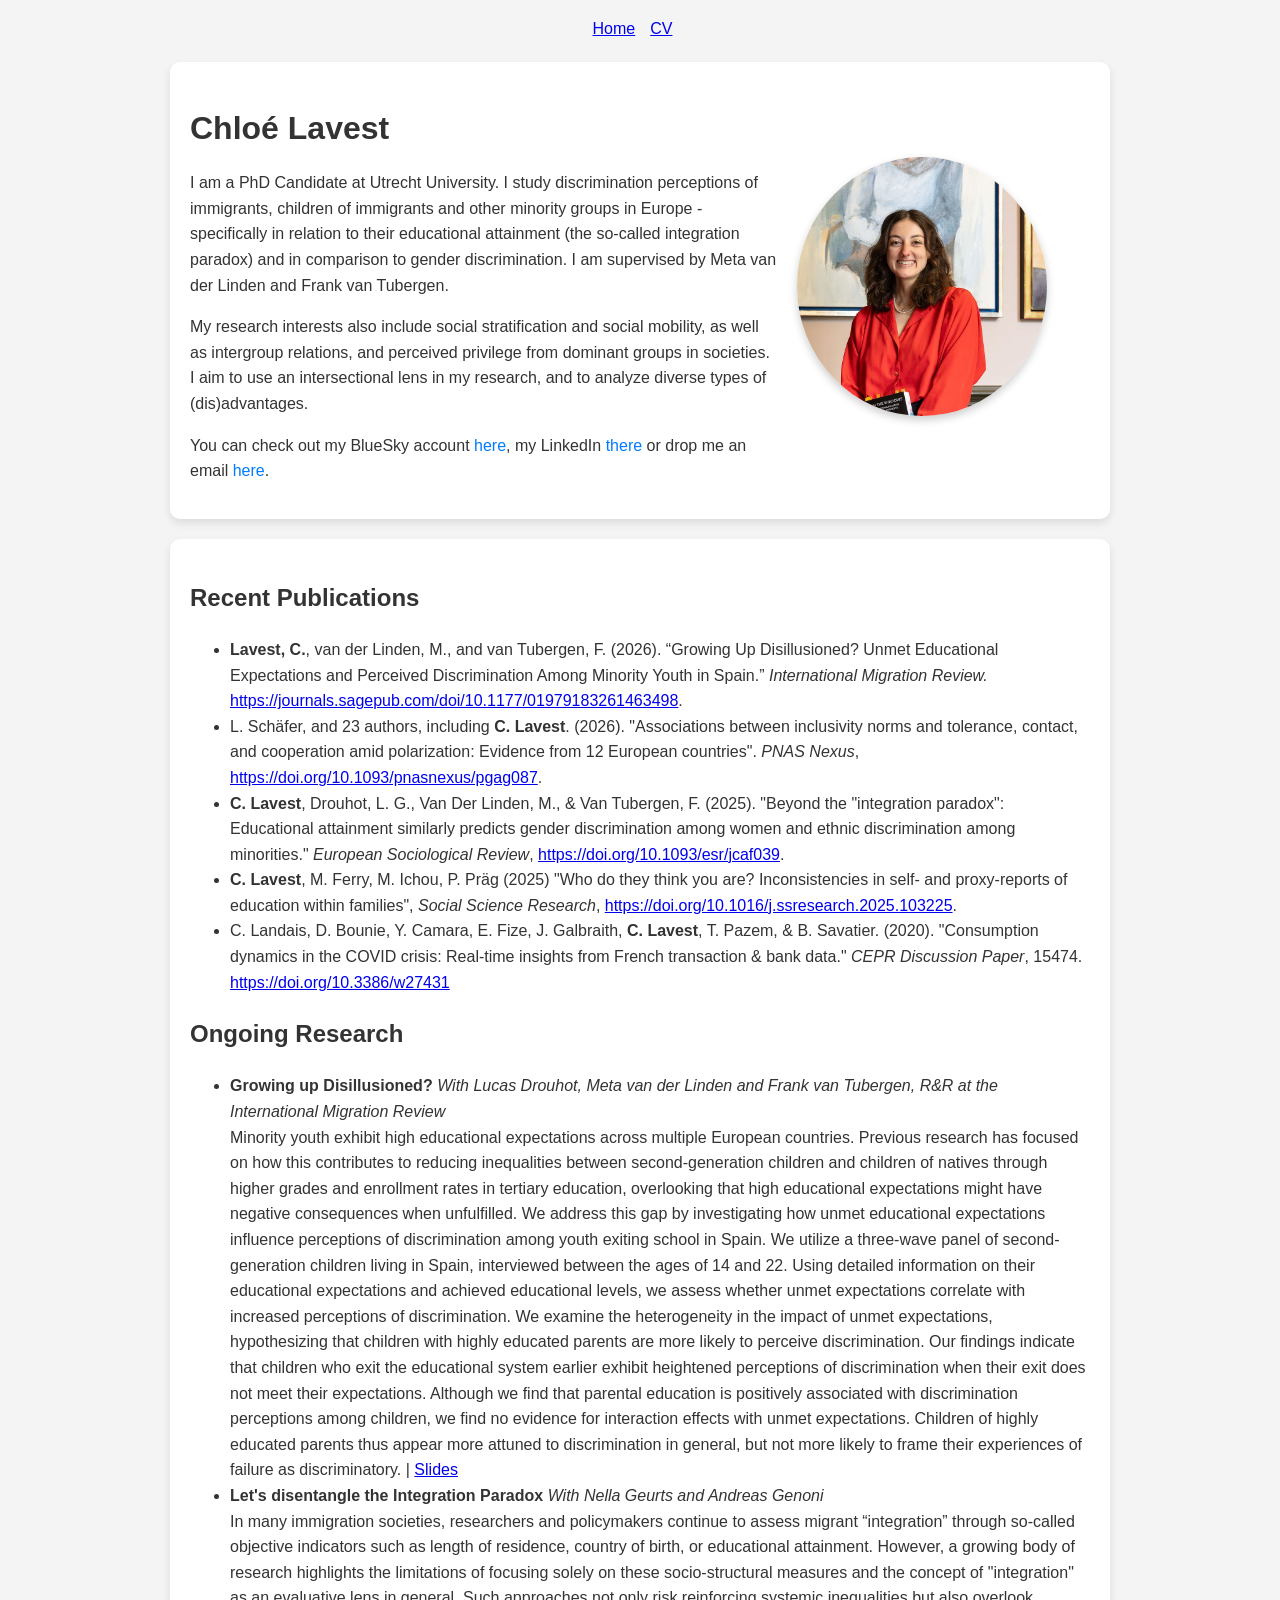
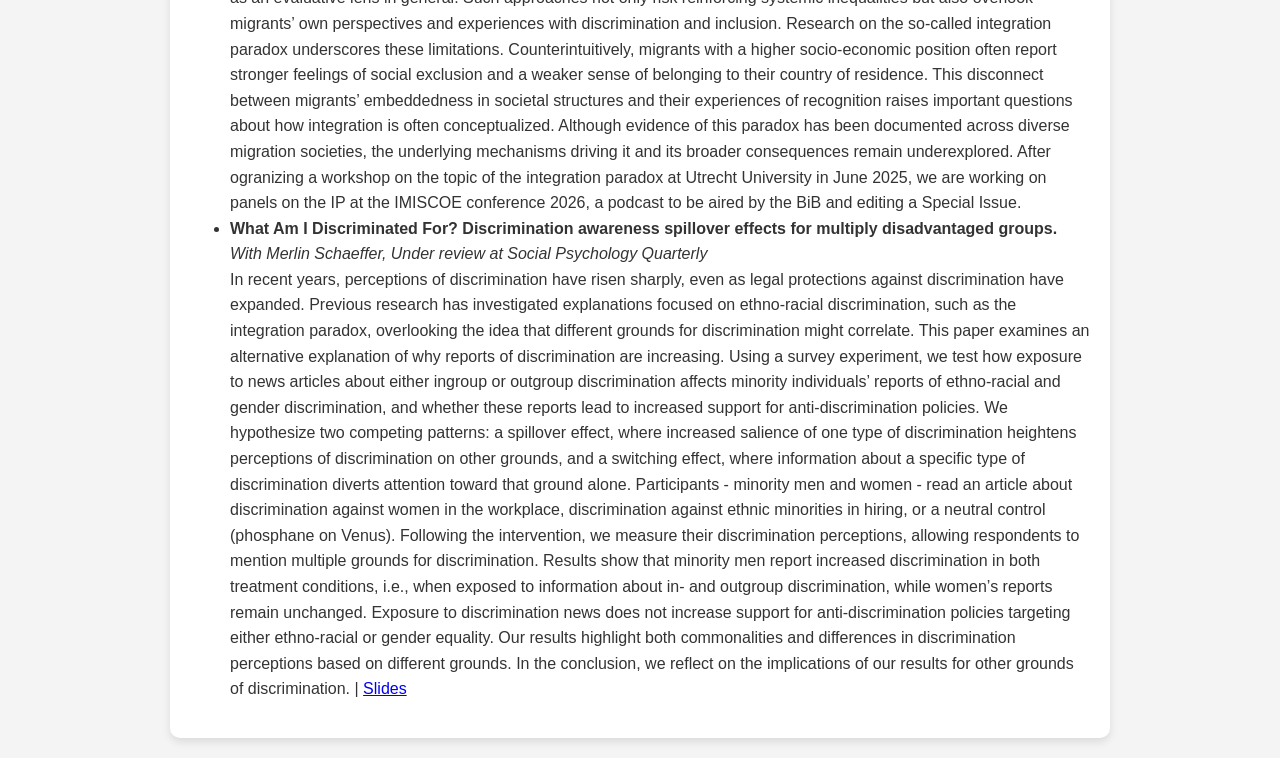
==== index.html @ 02130c10 "Update index and cv" ====
<!DOCTYPE html>
<html lang="en">
<head>
    <meta charset="UTF-8">
    <meta name="viewport" content="width=device-width, initial-scale=1.0">
    <title>Chloé Lavest - Bio</title>
    <style>
        body {
            font-family: Arial, sans-serif;
            line-height: 1.6;
            margin: 0;
            padding: 0;
            background-color: #f4f4f4;
            color: #333;
        }
        .container {
            max-width: 900px;
            margin: 20px auto;
            background: #fff;
            padding: 20px;
            border-radius: 10px;
            box-shadow: 0 4px 8px rgba(0, 0, 0, 0.1);
        }
        .bio-section {
            display: flex;
            align-items: center;
        }
        .bio-text {
            flex: 2;
            padding-right: 20px;
        }
        .bio-text h1 {
            font-size: 2em;
            margin-bottom: 10px;
        }
        .bio-text p {
            margin-bottom: 15px;
        }
        .bio-text a {
            color: #007bff;
            text-decoration: none;
        }
        .bio-text a:hover {
            text-decoration: underline;
        }
        .bio-image {
            flex: 1;
        }
        .bio-image img {
            width: 100%;
            max-width: 250px;
            height: auto;
            border-radius: 50%;
            box-shadow: 0 4px 8px rgba(0, 0, 0, 0.2);
        }
    </style>
</head>


<body>
<nav>
    <ul style="list-style: none; display: flex; justify-content: center; padding: 0; margin-bottom: 20px;">
        <li style="margin-right: 15px;"><a href="./">Home</a></li>
        <li style="margin-right: 15px;"><a href="cv.html">CV</a></li>
    </ul>
</nav>
    <div class="container">
        <div class="bio-section">
            <div class="bio-text">
                <h1>Chloé Lavest</h1>
                <p>
                    I am a PhD Candidate at Utrecht University. I study discrimination perceptions of immigrants, children of immigrants 
                    and other minority groups in Europe - specifically in relation to their educational attainment 
                    (the so-called integration paradox) and in comparison to gender discrimination. I am supervised by Meta van der Linden and Frank van Tubergen.
                </p>
                <p>
                    My research interests also include social stratification and social mobility, as well as intergroup 
                    relations, and perceived privilege from dominant groups in societies. I aim to use an intersectional lens in my 
                    research, and to analyze diverse types of (dis)advantages.  
                </p>
                <p>
                    You can check out my BlueSky account 
                    <a href="https://bsky.app/profile/chlolv.bsky.social" target="_blank">here</a>, my LinkedIn  
                    <a href="https://www.linkedin.com/in/chlo%C3%A9-lavest-779a32175/">there</a> or drop me an email 
                    <a href="mailto:c.lavest@uu.nl">here</a>.
                </p>
            </div>
            <div class="bio-image">
                <img src="CV_pic_Chloe_2024.jpg" alt="Chloé Lavest">
            </div>
        </div>
    </div>
    
        <div class="container">

            <h2>Recent Publications</h2>
            <ul>
                <li>
                    <strong>Lavest, C.</strong>, van der Linden, M., and van Tubergen, F. (2026). 
                    “Growing Up Disillusioned? Unmet Educational Expectations and Perceived Discrimination Among Minority Youth in Spain.” 
                    <em>International Migration Review.</em>  <a href="https://journals.sagepub.com/doi/10.1177/01979183261463498">https://journals.sagepub.com/doi/10.1177/01979183261463498</a>.

                </li>

                <li>
                    L. Schäfer, and 23 authors, including <strong>C. Lavest</strong>. (2026).
                    "Associations between inclusivity norms and tolerance, contact, and cooperation amid polarization: Evidence from 12 European countries". 
                    <em>PNAS Nexus</em>, <a href="https://doi.org/10.1093/pnasnexus/pgag087">https://doi.org/10.1093/pnasnexus/pgag087</a>.
                </li>
                
                <li>
                    <strong>C. Lavest</strong>, Drouhot, L. G., Van Der Linden, M., & Van Tubergen, F. (2025). 
                    "Beyond the "integration paradox": Educational attainment similarly predicts gender discrimination among women and ethnic 
                    discrimination among minorities." <em>European Sociological Review</em>, <a href="https://doi.org/10.1093/esr/jcaf039">https://doi.org/10.1093/esr/jcaf039</a>.
                </li>
                
                <li>
                    <strong>C. Lavest</strong>, M. Ferry, M. Ichou, P. Präg (2025) "Who do they think you are? Inconsistencies in self- and proxy-reports of education within families", 
                    <em>Social Science Research</em>, <a href="https://doi.org/10.1016/j.ssresearch.2025.103225">https://doi.org/10.1016/j.ssresearch.2025.103225</a>.
                </li>
                
                <li>
                    C. Landais, D. Bounie, Y. Camara, E. Fize, J. Galbraith, <strong>C. Lavest</strong>, T. Pazem, & B. Savatier. (2020). 
                    "Consumption dynamics in the COVID crisis: Real-time insights from French transaction & bank data." 
                    <em>CEPR Discussion Paper</em>, 15474. 
                    <a href="https://doi.org/10.3386/w27431">https://doi.org/10.3386/w27431</a>
                </li>
        
            </ul>

            
            <h2>Ongoing Research</h2>
            <ul>
                <li>
                    <strong>Growing up Disillusioned?</strong> <em> With Lucas Drouhot, Meta van der Linden and Frank van Tubergen, R&R at the International Migration Review </em> <br>
                    
                    Minority youth exhibit high educational expectations across multiple European countries. 
                    Previous research has focused on how this contributes to reducing inequalities between second-generation children and children of 
                    natives through higher grades and enrollment rates in tertiary education, overlooking that high educational expectations might have
                    negative consequences when unfulfilled. We address this gap by investigating how unmet educational expectations influence perceptions
                    of discrimination among youth exiting school in Spain. We utilize a three-wave panel of second-generation children living in Spain, 
                    interviewed between the ages of 14 and 22. Using detailed information on their educational expectations and achieved educational levels,
                    we assess whether unmet expectations correlate with increased perceptions of discrimination. We examine the heterogeneity in the impact 
                    of unmet expectations, hypothesizing that children with highly educated parents are more likely to perceive discrimination. Our findings 
                    indicate that children who exit the educational system earlier exhibit heightened perceptions of discrimination when their exit does not 
                    meet their expectations. Although we find that parental education is positively associated with discrimination perceptions among children,
                    we find no evidence for interaction effects with unmet expectations. Children of highly educated parents thus appear more attuned to
                    discrimination in general, but not more likely to frame their experiences of failure as discriminatory.
                    | <a href="LIVES_2024_Lavest_Presentation.pdf" >Slides</a>
                </li>

                <li>
                    <strong>Let's disentangle the Integration Paradox</strong> <em> With Nella Geurts and Andreas Genoni </em> <br>
                    In many immigration societies, researchers and policymakers continue to assess migrant “integration” through so-called objective indicators
                    such as length of residence, country of birth, or educational attainment. However, a growing body of research highlights the limitations of 
                    focusing solely on these socio-structural measures and the concept of "integration" as an evaluative lens in general. Such approaches not only 
                    risk reinforcing systemic inequalities but also overlook migrants’ own perspectives and experiences with discrimination and inclusion. Research 
                    on the so-called integration paradox underscores these limitations. Counterintuitively, migrants with a higher socio-economic position often report
                    stronger feelings of social exclusion and a weaker sense of belonging to their country of residence. This disconnect between migrants’ embeddedness
                    in societal structures and their experiences of recognition raises important questions about how integration is often conceptualized. Although 
                    evidence of this paradox has been documented across diverse migration societies, the underlying mechanisms driving it and its broader consequences
                    remain underexplored. After ogranizing a workshop on the topic of the integration paradox at Utrecht University in June 2025, we are working
                    on panels on the IP at the IMISCOE conference 2026, a podcast to be aired by the BiB and editing a Special Issue. 
                    
                </li>
                
                <li>
                    <strong>What Am I Discriminated For? Discrimination awareness spillover effects for multiply disadvantaged groups.</strong> <em> With Merlin Schaeffer, Under review at Social Psychology Quarterly </em> <br>
                    In recent years, perceptions of discrimination have risen sharply, even as legal protections against discrimination have expanded. Previous research has investigated
                    explanations focused on ethno-racial discrimination, such as the integration paradox, overlooking the idea that different grounds for discrimination might correlate. 
                    This paper examines an alternative explanation of why reports of discrimination are increasing. Using a survey experiment, we test how exposure to news articles 
                    about either ingroup or outgroup discrimination affects minority individuals’ reports of ethno-racial and gender discrimination, and whether these reports lead to
                    increased support for anti-discrimination policies. We hypothesize two competing patterns: a spillover effect, where increased salience of one type of discrimination
                    heightens perceptions of discrimination on other grounds, and a switching effect, where information about a specific type of discrimination diverts attention toward 
                    that ground alone. Participants - minority men and women - read an article about discrimination against women in the workplace, discrimination against ethnic minorities 
                    in hiring, or a neutral control (phosphane on Venus). Following the intervention, we measure their discrimination perceptions, allowing respondents to mention multiple
                    grounds for discrimination. Results show that minority men report increased discrimination in both treatment conditions, i.e., when exposed to information about in- and 
                    outgroup discrimination, while women’s reports remain unchanged. Exposure to discrimination news does not increase support for anti-discrimination policies targeting either
                    ethno-racial or gender equality. Our results highlight both commonalities and differences in discrimination perceptions based on different grounds. In the conclusion,
                    we reflect on the implications of our results for other grounds of discrimination. 
                    | <a href="Sept_2025_Lavest_Schaeffer_What_Am_I_Discriminated_For.pdf" >Slides</a>
                </li>
            </ul>
        </div>
</body>
</html>
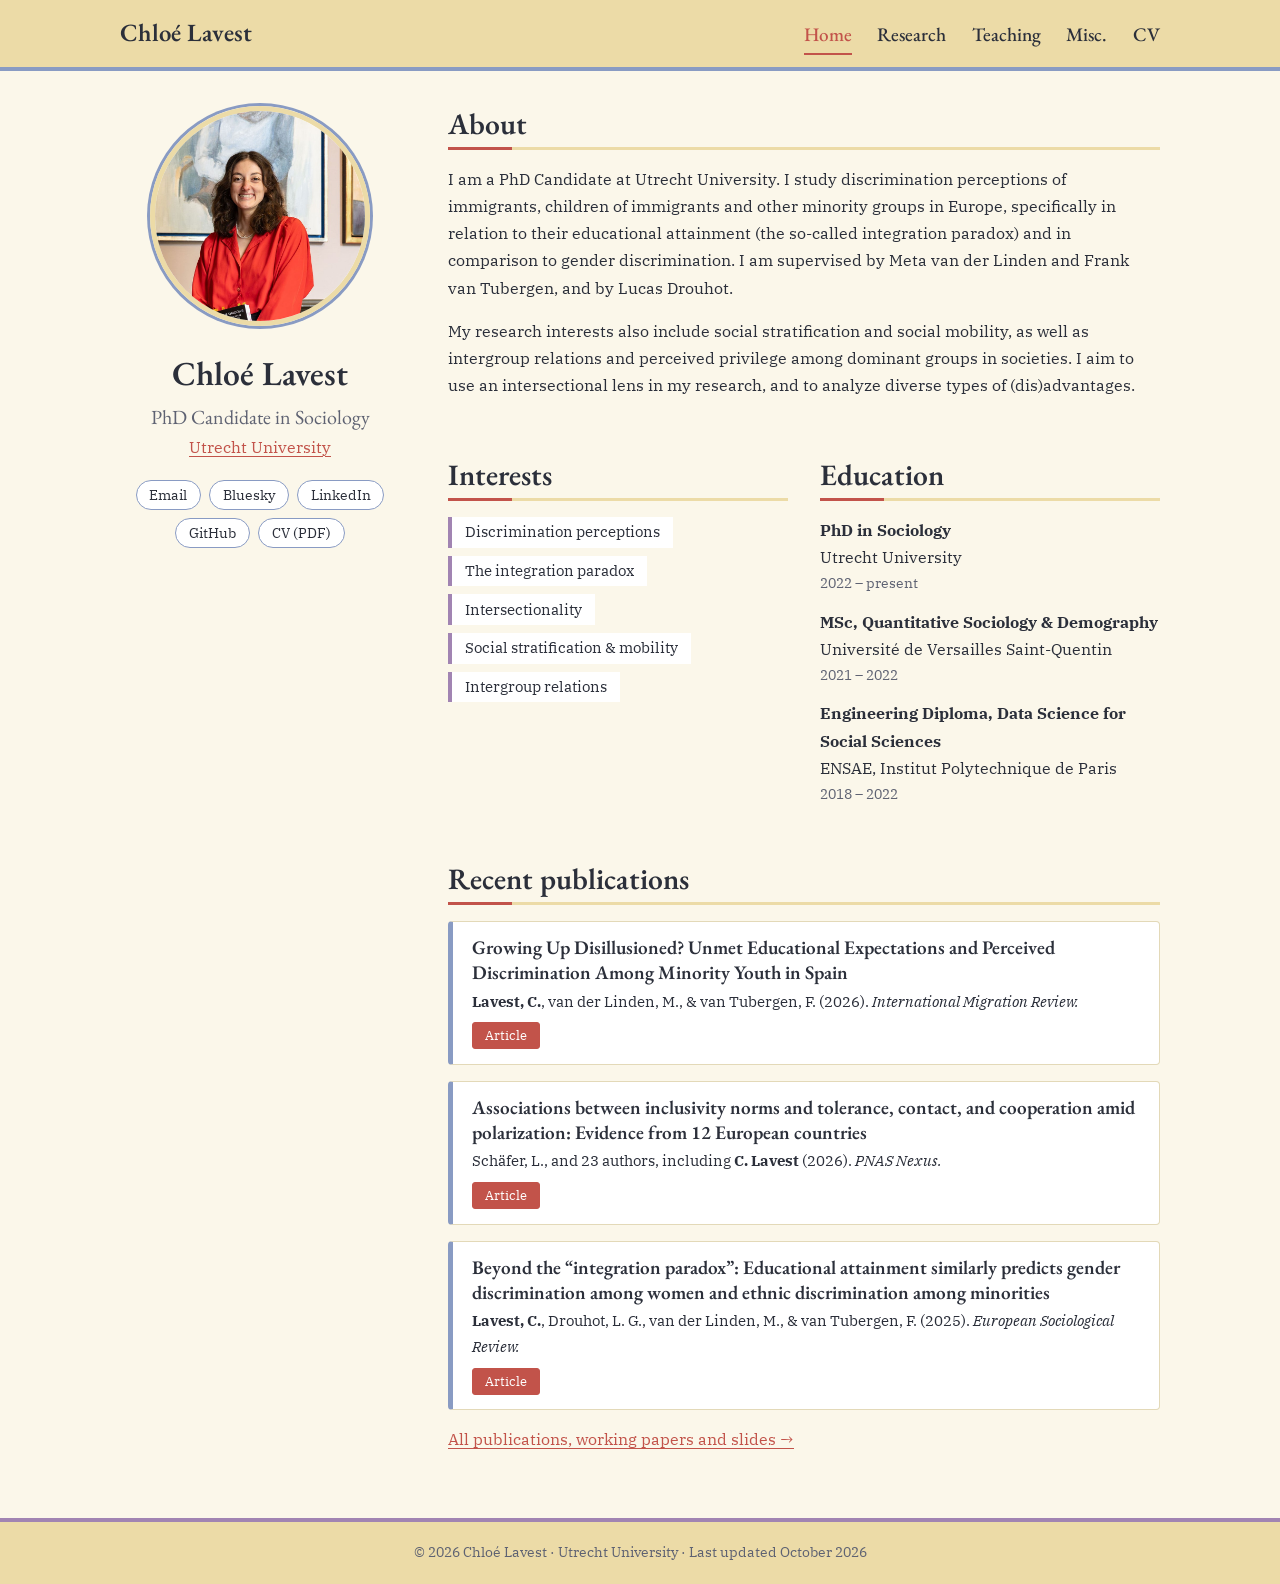
==== commit 0b792222: "Style revamping" ====
--- a/index.html
+++ b/index.html
@@ -1,186 +1,101 @@
 <!DOCTYPE html>
 <html lang="en">
 <head>
-    <meta charset="UTF-8">
-    <meta name="viewport" content="width=device-width, initial-scale=1.0">
-    <title>Chloé Lavest - Bio</title>
-    <style>
-        body {
-            font-family: Arial, sans-serif;
-            line-height: 1.6;
-            margin: 0;
-            padding: 0;
-            background-color: #f4f4f4;
-            color: #333;
-        }
-        .container {
-            max-width: 900px;
-            margin: 20px auto;
-            background: #fff;
-            padding: 20px;
-            border-radius: 10px;
-            box-shadow: 0 4px 8px rgba(0, 0, 0, 0.1);
-        }
-        .bio-section {
-            display: flex;
-            align-items: center;
-        }
-        .bio-text {
-            flex: 2;
-            padding-right: 20px;
-        }
-        .bio-text h1 {
-            font-size: 2em;
-            margin-bottom: 10px;
-        }
-        .bio-text p {
-            margin-bottom: 15px;
-        }
-        .bio-text a {
-            color: #007bff;
-            text-decoration: none;
-        }
-        .bio-text a:hover {
-            text-decoration: underline;
-        }
-        .bio-image {
-            flex: 1;
-        }
-        .bio-image img {
-            width: 100%;
-            max-width: 250px;
-            height: auto;
-            border-radius: 50%;
-            box-shadow: 0 4px 8px rgba(0, 0, 0, 0.2);
-        }
-    </style>
+  <meta charset="UTF-8">
+  <meta name="viewport" content="width=device-width, initial-scale=1.0">
+  <title>Chloé Lavest – PhD Candidate in Sociology, Utrecht University</title>
+  <meta name="description" content="Chloé Lavest is a PhD candidate in sociology at Utrecht University studying discrimination perceptions among minority groups in Europe.">
+  <meta name="theme-color" content="#ECDBA7">
+  <link rel="preconnect" href="https://fonts.googleapis.com">
+  <link rel="preconnect" href="https://fonts.gstatic.com" crossorigin>
+  <link href="https://fonts.googleapis.com/css2?family=EB+Garamond:ital,wght@0,400;0,500;0,600;1,400&family=IBM+Plex+Serif:ital,wght@0,400;0,600;1,400&display=swap" rel="stylesheet">
+  <link rel="stylesheet" href="style.css">
 </head>
+<body>
+  <header class="site-header">
+    <div class="inner">
+      <a class="brand" href="./">Chloé Lavest</a>
+      <nav class="site-nav" aria-label="Main">
+      <a href="./" aria-current="page">Home</a>
+      <a href="research.html">Research</a>
+      <a href="teaching.html">Teaching</a>
+      <a href="misc.html">Misc.</a>
+      <a href="cv.html">CV</a>
+      </nav>
+    </div>
+  </header>
 
+  <main>
+    <div class="home">
 
-<body>
-<nav>
-    <ul style="list-style: none; display: flex; justify-content: center; padding: 0; margin-bottom: 20px;">
-        <li style="margin-right: 15px;"><a href="./">Home</a></li>
-        <li style="margin-right: 15px;"><a href="cv.html">CV</a></li>
-    </ul>
-</nav>
-    <div class="container">
-        <div class="bio-section">
-            <div class="bio-text">
-                <h1>Chloé Lavest</h1>
-                <p>
-                    I am a PhD Candidate at Utrecht University. I study discrimination perceptions of immigrants, children of immigrants 
-                    and other minority groups in Europe - specifically in relation to their educational attainment 
-                    (the so-called integration paradox) and in comparison to gender discrimination. I am supervised by Meta van der Linden and Frank van Tubergen.
-                </p>
-                <p>
-                    My research interests also include social stratification and social mobility, as well as intergroup 
-                    relations, and perceived privilege from dominant groups in societies. I aim to use an intersectional lens in my 
-                    research, and to analyze diverse types of (dis)advantages.  
-                </p>
-                <p>
-                    You can check out my BlueSky account 
-                    <a href="https://bsky.app/profile/chlolv.bsky.social" target="_blank">here</a>, my LinkedIn  
-                    <a href="https://www.linkedin.com/in/chlo%C3%A9-lavest-779a32175/">there</a> or drop me an email 
-                    <a href="mailto:c.lavest@uu.nl">here</a>.
-                </p>
-            </div>
-            <div class="bio-image">
-                <img src="CV_pic_Chloe_2024.jpg" alt="Chloé Lavest">
-            </div>
+      <aside class="profile">
+        <img src="CV_pic_Chloe_2024.jpg" alt="Portrait of Chloé Lavest">
+        <h1>Chloé Lavest</h1>
+        <p class="role">PhD Candidate in Sociology</p>
+        <p class="affil"><a href="https://www.uu.nl/">Utrecht University</a></p>
+        <ul class="links">
+          <li><a href="mailto:c.lavest@uu.nl">Email</a></li>
+          <li><a href="https://bsky.app/profile/chlolv.bsky.social" target="_blank" rel="noopener">Bluesky</a></li>
+          <li><a href="https://www.linkedin.com/in/chlo%C3%A9-lavest-779a32175/" target="_blank" rel="noopener">LinkedIn</a></li>
+          <li><a href="https://github.com/chlolv" target="_blank" rel="noopener">GitHub</a></li>
+          <li><a href="Academic_Resume_Lavest.pdf">CV (PDF)</a></li>
+        </ul>
+      </aside>
+
+      <div class="content">
+        <h2 style="margin-top:0">About</h2>
+        <p>I am a PhD Candidate at Utrecht University. I study discrimination perceptions of immigrants, children of immigrants and other minority groups in Europe, specifically in relation to their educational attainment (the so-called integration paradox) and in comparison to gender discrimination. I am supervised by Meta van der Linden and Frank van Tubergen, and by Lucas Drouhot.</p>
+        <p>My research interests also include social stratification and social mobility, as well as intergroup relations and perceived privilege among dominant groups in societies. I aim to use an intersectional lens in my research, and to analyze diverse types of (dis)advantages.</p>
+
+        <div class="two-col">
+          <div>
+            <h2>Interests</h2>
+            <ul class="tag-list">
+              <li>Discrimination perceptions</li>
+              <li>The integration paradox</li>
+              <li>Intersectionality</li>
+              <li>Social stratification &amp; mobility</li>
+              <li>Intergroup relations</li>
+            </ul>
+          </div>
+          <div>
+            <h2>Education</h2>
+            <ul class="plain">
+              <li><strong>PhD in Sociology</strong><br>Utrecht University<span class="when">2022 – present</span></li>
+              <li><strong>MSc, Quantitative Sociology &amp; Demography</strong><br>Université de Versailles Saint-Quentin<span class="when">2021 – 2022</span></li>
+              <li><strong>Engineering Diploma, Data Science for Social Sciences</strong><br>ENSAE, Institut Polytechnique de Paris<span class="when">2018 – 2022</span></li>
+            </ul>
+          </div>
         </div>
+
+        <h2>Recent publications</h2>
+
+        <div class="pub">
+          <p class="title">Growing Up Disillusioned? Unmet Educational Expectations and Perceived Discrimination Among Minority Youth in Spain</p>
+          <p class="meta"><strong>Lavest, C.</strong>, van der Linden, M., &amp; van Tubergen, F. (2026). <em>International Migration Review.</em></p>
+          <div class="btns"><a class="btn solid" href="https://journals.sagepub.com/doi/10.1177/01979183261463498">Article</a></div>
+        </div>
+
+        <div class="pub">
+          <p class="title">Associations between inclusivity norms and tolerance, contact, and cooperation amid polarization: Evidence from 12 European countries</p>
+          <p class="meta">Schäfer, L., and 23 authors, including <strong>C. Lavest</strong> (2026). <em>PNAS Nexus.</em></p>
+          <div class="btns"><a class="btn solid" href="https://doi.org/10.1093/pnasnexus/pgag087">Article</a></div>
+        </div>
+
+        <div class="pub">
+          <p class="title">Beyond the “integration paradox”: Educational attainment similarly predicts gender discrimination among women and ethnic discrimination among minorities</p>
+          <p class="meta"><strong>Lavest, C.</strong>, Drouhot, L. G., van der Linden, M., &amp; van Tubergen, F. (2025). <em>European Sociological Review.</em></p>
+          <div class="btns"><a class="btn solid" href="https://doi.org/10.1093/esr/jcaf039">Article</a></div>
+        </div>
+
+        <p><a href="research.html">All publications, working papers and slides →</a></p>
+      </div>
+
     </div>
-    
-        <div class="container">
+  </main>
 
-            <h2>Recent Publications</h2>
-            <ul>
-                <li>
-                    <strong>Lavest, C.</strong>, van der Linden, M., and van Tubergen, F. (2026). 
-                    “Growing Up Disillusioned? Unmet Educational Expectations and Perceived Discrimination Among Minority Youth in Spain.” 
-                    <em>International Migration Review.</em>  <a href="https://journals.sagepub.com/doi/10.1177/01979183261463498">https://journals.sagepub.com/doi/10.1177/01979183261463498</a>.
-
-                </li>
-
-                <li>
-                    L. Schäfer, and 23 authors, including <strong>C. Lavest</strong>. (2026).
-                    "Associations between inclusivity norms and tolerance, contact, and cooperation amid polarization: Evidence from 12 European countries". 
-                    <em>PNAS Nexus</em>, <a href="https://doi.org/10.1093/pnasnexus/pgag087">https://doi.org/10.1093/pnasnexus/pgag087</a>.
-                </li>
-                
-                <li>
-                    <strong>C. Lavest</strong>, Drouhot, L. G., Van Der Linden, M., & Van Tubergen, F. (2025). 
-                    "Beyond the "integration paradox": Educational attainment similarly predicts gender discrimination among women and ethnic 
-                    discrimination among minorities." <em>European Sociological Review</em>, <a href="https://doi.org/10.1093/esr/jcaf039">https://doi.org/10.1093/esr/jcaf039</a>.
-                </li>
-                
-                <li>
-                    <strong>C. Lavest</strong>, M. Ferry, M. Ichou, P. Präg (2025) "Who do they think you are? Inconsistencies in self- and proxy-reports of education within families", 
-                    <em>Social Science Research</em>, <a href="https://doi.org/10.1016/j.ssresearch.2025.103225">https://doi.org/10.1016/j.ssresearch.2025.103225</a>.
-                </li>
-                
-                <li>
-                    C. Landais, D. Bounie, Y. Camara, E. Fize, J. Galbraith, <strong>C. Lavest</strong>, T. Pazem, & B. Savatier. (2020). 
-                    "Consumption dynamics in the COVID crisis: Real-time insights from French transaction & bank data." 
-                    <em>CEPR Discussion Paper</em>, 15474. 
-                    <a href="https://doi.org/10.3386/w27431">https://doi.org/10.3386/w27431</a>
-                </li>
-        
-            </ul>
-
-            
-            <h2>Ongoing Research</h2>
-            <ul>
-                <li>
-                    <strong>Growing up Disillusioned?</strong> <em> With Lucas Drouhot, Meta van der Linden and Frank van Tubergen, R&R at the International Migration Review </em> <br>
-                    
-                    Minority youth exhibit high educational expectations across multiple European countries. 
-                    Previous research has focused on how this contributes to reducing inequalities between second-generation children and children of 
-                    natives through higher grades and enrollment rates in tertiary education, overlooking that high educational expectations might have
-                    negative consequences when unfulfilled. We address this gap by investigating how unmet educational expectations influence perceptions
-                    of discrimination among youth exiting school in Spain. We utilize a three-wave panel of second-generation children living in Spain, 
-                    interviewed between the ages of 14 and 22. Using detailed information on their educational expectations and achieved educational levels,
-                    we assess whether unmet expectations correlate with increased perceptions of discrimination. We examine the heterogeneity in the impact 
-                    of unmet expectations, hypothesizing that children with highly educated parents are more likely to perceive discrimination. Our findings 
-                    indicate that children who exit the educational system earlier exhibit heightened perceptions of discrimination when their exit does not 
-                    meet their expectations. Although we find that parental education is positively associated with discrimination perceptions among children,
-                    we find no evidence for interaction effects with unmet expectations. Children of highly educated parents thus appear more attuned to
-                    discrimination in general, but not more likely to frame their experiences of failure as discriminatory.
-                    | <a href="LIVES_2024_Lavest_Presentation.pdf" >Slides</a>
-                </li>
-
-                <li>
-                    <strong>Let's disentangle the Integration Paradox</strong> <em> With Nella Geurts and Andreas Genoni </em> <br>
-                    In many immigration societies, researchers and policymakers continue to assess migrant “integration” through so-called objective indicators
-                    such as length of residence, country of birth, or educational attainment. However, a growing body of research highlights the limitations of 
-                    focusing solely on these socio-structural measures and the concept of "integration" as an evaluative lens in general. Such approaches not only 
-                    risk reinforcing systemic inequalities but also overlook migrants’ own perspectives and experiences with discrimination and inclusion. Research 
-                    on the so-called integration paradox underscores these limitations. Counterintuitively, migrants with a higher socio-economic position often report
-                    stronger feelings of social exclusion and a weaker sense of belonging to their country of residence. This disconnect between migrants’ embeddedness
-                    in societal structures and their experiences of recognition raises important questions about how integration is often conceptualized. Although 
-                    evidence of this paradox has been documented across diverse migration societies, the underlying mechanisms driving it and its broader consequences
-                    remain underexplored. After ogranizing a workshop on the topic of the integration paradox at Utrecht University in June 2025, we are working
-                    on panels on the IP at the IMISCOE conference 2026, a podcast to be aired by the BiB and editing a Special Issue. 
-                    
-                </li>
-                
-                <li>
-                    <strong>What Am I Discriminated For? Discrimination awareness spillover effects for multiply disadvantaged groups.</strong> <em> With Merlin Schaeffer, Under review at Social Psychology Quarterly </em> <br>
-                    In recent years, perceptions of discrimination have risen sharply, even as legal protections against discrimination have expanded. Previous research has investigated
-                    explanations focused on ethno-racial discrimination, such as the integration paradox, overlooking the idea that different grounds for discrimination might correlate. 
-                    This paper examines an alternative explanation of why reports of discrimination are increasing. Using a survey experiment, we test how exposure to news articles 
-                    about either ingroup or outgroup discrimination affects minority individuals’ reports of ethno-racial and gender discrimination, and whether these reports lead to
-                    increased support for anti-discrimination policies. We hypothesize two competing patterns: a spillover effect, where increased salience of one type of discrimination
-                    heightens perceptions of discrimination on other grounds, and a switching effect, where information about a specific type of discrimination diverts attention toward 
-                    that ground alone. Participants - minority men and women - read an article about discrimination against women in the workplace, discrimination against ethnic minorities 
-                    in hiring, or a neutral control (phosphane on Venus). Following the intervention, we measure their discrimination perceptions, allowing respondents to mention multiple
-                    grounds for discrimination. Results show that minority men report increased discrimination in both treatment conditions, i.e., when exposed to information about in- and 
-                    outgroup discrimination, while women’s reports remain unchanged. Exposure to discrimination news does not increase support for anti-discrimination policies targeting either
-                    ethno-racial or gender equality. Our results highlight both commonalities and differences in discrimination perceptions based on different grounds. In the conclusion,
-                    we reflect on the implications of our results for other grounds of discrimination. 
-                    | <a href="Sept_2025_Lavest_Schaeffer_What_Am_I_Discriminated_For.pdf" >Slides</a>
-                </li>
-            </ul>
-        </div>
+  <footer class="site-footer">
+    © 2026 Chloé Lavest · Utrecht University · Last updated October 2026
+  </footer>
 </body>
 </html>
--- a/style.css
+++ b/style.css
@@ -0,0 +1,134 @@
+/* ==========================================================
+   Chloé Lavest – personal site
+   Palette:  blue #899BC3 · mauve #A184B2 · red #C2534A · cream #ECDBA7
+   Fonts:    EB Garamond (headings, nav) · IBM Plex Serif (body)
+   Change a colour or font once, in :root below, and it updates everywhere.
+   ========================================================== */
+:root {
+  --blue:  #899BC3;
+  --mauve: #A184B2;
+  --red:   #C2534A;
+  --cream: #ECDBA7;
+
+  --bg:        #FBF7EA;   /* very light tint of the cream */
+  --card:      #FFFFFF;
+  --text:      #2B2F3A;
+  --muted:     #5E6272;
+  --line:      #E3D9B8;
+
+  --font-head: "EB Garamond", Georgia, "Times New Roman", serif;
+  --font-body: "IBM Plex Serif", Georgia, "Times New Roman", serif;
+}
+
+*, *::before, *::after { box-sizing: border-box; }
+html { scroll-behavior: smooth; }
+body {
+  margin: 0;
+  background: var(--bg);
+  color: var(--text);
+  font-family: var(--font-body);
+  font-size: 1rem;
+  line-height: 1.7;
+}
+img { max-width: 100%; height: auto; }
+
+a { color: var(--red); text-decoration-thickness: 1px; text-underline-offset: 3px; }
+a:hover { color: #8d3a33; text-decoration-color: var(--mauve); }
+a:focus-visible, summary:focus-visible { outline: 3px solid var(--blue); outline-offset: 3px; border-radius: 3px; }
+
+h1, h2, h3, h4 { font-family: var(--font-head); line-height: 1.2; color: var(--text); font-weight: 600; }
+h1 { font-size: 2.6rem; margin: 0 0 .4rem; }
+h2 { font-size: 1.85rem; margin: 2.6rem 0 1rem; padding-bottom: .35rem; border-bottom: 3px solid var(--cream); position: relative; }
+h2::after { content: ""; position: absolute; left: 0; bottom: -3px; width: 64px; height: 3px; background: var(--red); }
+h3 { font-size: 1.3rem; margin: 1.8rem 0 .5rem; }
+p { margin: 0 0 1rem; }
+
+/* ---------- top navigation ---------- */
+.site-header {
+  background: var(--cream);
+  border-bottom: 4px solid var(--blue);
+  position: sticky; top: 0; z-index: 10;
+}
+.site-header .inner {
+  max-width: 1080px; margin: 0 auto; padding: .7rem 1.25rem;
+  display: flex; flex-wrap: wrap; align-items: baseline; justify-content: space-between; gap: .4rem 2rem;
+}
+.brand { font-family: var(--font-head); font-size: 1.55rem; font-weight: 600; color: var(--text); text-decoration: none; }
+.brand:hover { color: var(--red); }
+.site-nav { display: flex; flex-wrap: wrap; gap: .25rem 1.6rem; }
+.site-nav a {
+  font-family: var(--font-head); font-size: 1.2rem; font-weight: 500;
+  color: var(--text); text-decoration: none; padding: .1rem 0; border-bottom: 2px solid transparent;
+}
+.site-nav a:hover { color: var(--red); border-bottom-color: var(--mauve); }
+.site-nav a[aria-current="page"] { border-bottom-color: var(--red); color: var(--red); }
+
+/* ---------- page frame ---------- */
+main { max-width: 1080px; margin: 0 auto; padding: 2.2rem 1.25rem 3rem; }
+.narrow { max-width: 780px; }
+.lede { font-size: 1.1rem; color: var(--muted); }
+
+/* ---------- home: sidebar + content ---------- */
+.home { display: grid; grid-template-columns: 280px 1fr; gap: 3rem; align-items: start; }
+.profile { text-align: center; position: sticky; top: 5.5rem; }
+.profile img {
+  width: 220px; height: 220px; object-fit: cover; border-radius: 50%;
+  border: 5px solid var(--cream); box-shadow: 0 0 0 3px var(--blue);
+}
+.profile h1 { font-size: 2.1rem; margin-top: 1.2rem; }
+.profile .role { font-family: var(--font-head); font-size: 1.25rem; margin: 0; color: var(--muted); }
+.profile .affil { margin: 0 0 1.2rem; }
+.links { list-style: none; padding: 0; margin: 0; display: flex; flex-wrap: wrap; justify-content: center; gap: .5rem; }
+.links a {
+  display: inline-block; font-size: .85rem; text-decoration: none; color: var(--text);
+  background: var(--card); border: 1px solid var(--blue); border-radius: 999px; padding: .15rem .8rem;
+}
+.links a:hover { background: var(--blue); color: #fff; }
+
+.two-col { display: grid; grid-template-columns: 1fr 1fr; gap: 2rem; }
+.tag-list { list-style: none; padding: 0; margin: 0; display: flex; flex-wrap: wrap; gap: .5rem; }
+.tag-list li { background: var(--card); border-left: 4px solid var(--mauve); padding: .15rem .8rem; font-size: .95rem; }
+.plain { list-style: none; padding: 0; margin: 0; }
+.plain li { margin-bottom: .8rem; }
+.plain .when { color: var(--muted); font-size: .9rem; display: block; }
+
+/* ---------- publications & papers ---------- */
+.pub { background: var(--card); border: 1px solid var(--line); border-left: 5px solid var(--blue); border-radius: 4px; padding: .9rem 1.2rem; margin: 0 0 1rem; }
+.pub.wip { border-left-color: var(--mauve); }
+.pub .title { font-family: var(--font-head); font-size: 1.2rem; font-weight: 600; line-height: 1.3; margin: 0 0 .15rem; }
+.pub .meta { margin: 0 0 .4rem; font-size: .95rem; }
+.pub .status { font-size: .8rem; letter-spacing: .04em; text-transform: uppercase; color: var(--muted); margin: 0 0 .3rem; }
+.btns { display: flex; flex-wrap: wrap; gap: .4rem; margin: .5rem 0 0; }
+.btn {
+  display: inline-block; font-size: .8rem; padding: .1rem .75rem; border-radius: 3px; text-decoration: none;
+  border: 1px solid var(--red); color: var(--red); background: transparent;
+}
+.btn:hover { background: var(--red); color: #fff; }
+.btn.solid { background: var(--red); color: #fff; }
+.btn.solid:hover { background: #8d3a33; border-color: #8d3a33; }
+details { margin-top: .5rem; }
+summary { cursor: pointer; font-size: .9rem; color: var(--red); }
+summary:hover { text-decoration: underline; }
+details p { margin-top: .6rem; font-size: .93rem; }
+
+.theme { border-left: 5px solid var(--cream); padding-left: 1.2rem; margin: 1.2rem 0; }
+.theme h3 { margin-top: 0; }
+
+/* ---------- cv page ---------- */
+.cv-actions { display: flex; flex-wrap: wrap; gap: .6rem; margin: 1rem 0 1.5rem; }
+.pdf-frame { width: 100%; height: 780px; border: 1px solid var(--line); background: #fff; }
+
+/* ---------- footer ---------- */
+.site-footer { background: var(--cream); border-top: 4px solid var(--mauve); text-align: center; padding: 1.2rem; font-size: .88rem; color: var(--muted); }
+.site-footer a { color: var(--text); }
+
+/* ---------- small screens ---------- */
+@media (max-width: 820px) {
+  .home { grid-template-columns: 1fr; gap: 1.5rem; }
+  .profile { position: static; }
+  .two-col { grid-template-columns: 1fr; gap: 0; }
+  h1 { font-size: 2.2rem; }
+  .pdf-frame { display: none; }
+  .site-header { position: static; }
+}
+@media print { .site-header, .site-footer { display: none; } body { background: #fff; } }
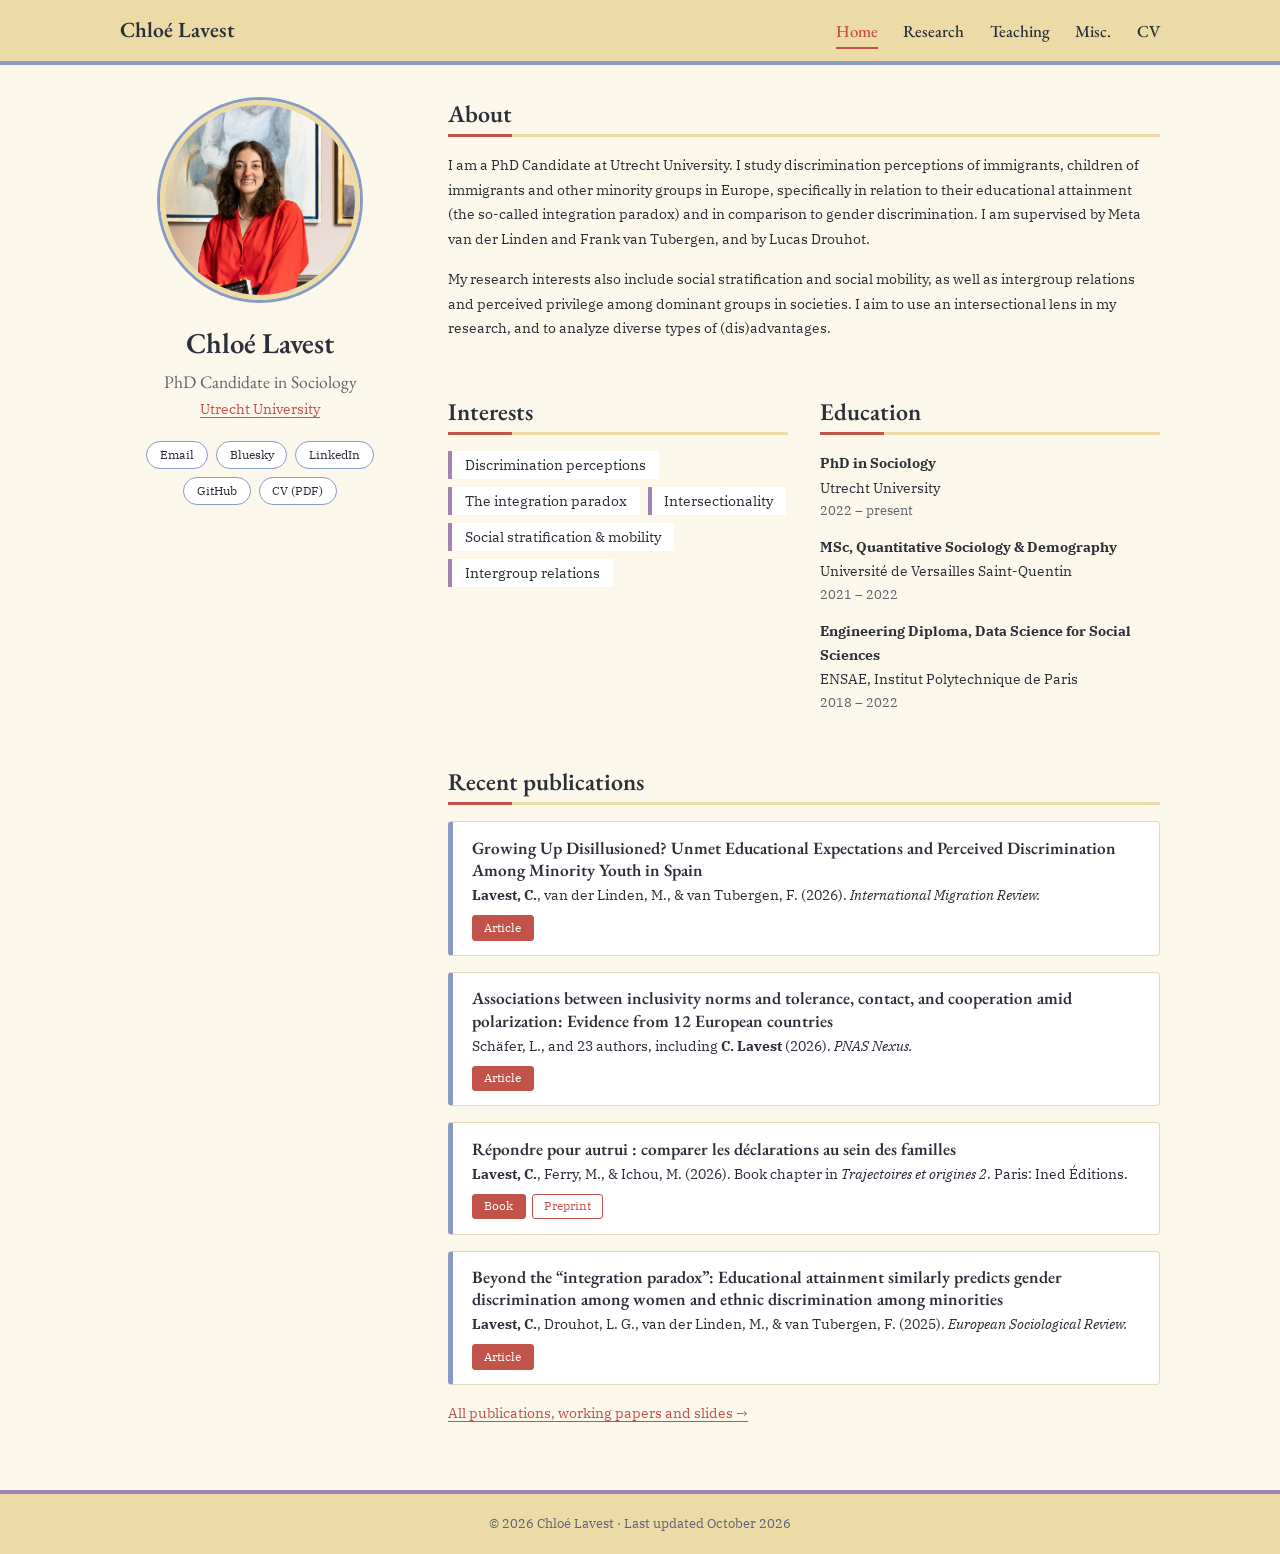
==== commit 3819efc4: "Updates List of updates - Size of text - External links open a new window - New misc. page - Updated" ====
--- a/index.html
+++ b/index.html
@@ -32,12 +32,12 @@
         <img src="CV_pic_Chloe_2024.jpg" alt="Portrait of Chloé Lavest">
         <h1>Chloé Lavest</h1>
         <p class="role">PhD Candidate in Sociology</p>
-        <p class="affil"><a href="https://www.uu.nl/">Utrecht University</a></p>
+        <p class="affil"><a href="https://www.uu.nl/" target="_blank" rel="noopener noreferrer">Utrecht University</a></p>
         <ul class="links">
           <li><a href="mailto:c.lavest@uu.nl">Email</a></li>
-          <li><a href="https://bsky.app/profile/chlolv.bsky.social" target="_blank" rel="noopener">Bluesky</a></li>
-          <li><a href="https://www.linkedin.com/in/chlo%C3%A9-lavest-779a32175/" target="_blank" rel="noopener">LinkedIn</a></li>
-          <li><a href="https://github.com/chlolv" target="_blank" rel="noopener">GitHub</a></li>
+          <li><a href="https://bsky.app/profile/chlolv.bsky.social" target="_blank" rel="noopener noreferrer">Bluesky</a></li>
+          <li><a href="https://www.linkedin.com/in/chlo%C3%A9-lavest-779a32175/" target="_blank" rel="noopener noreferrer">LinkedIn</a></li>
+          <li><a href="https://github.com/chlolv" target="_blank" rel="noopener noreferrer">GitHub</a></li>
           <li><a href="Academic_Resume_Lavest.pdf">CV (PDF)</a></li>
         </ul>
       </aside>
@@ -73,19 +73,28 @@
         <div class="pub">
           <p class="title">Growing Up Disillusioned? Unmet Educational Expectations and Perceived Discrimination Among Minority Youth in Spain</p>
           <p class="meta"><strong>Lavest, C.</strong>, van der Linden, M., &amp; van Tubergen, F. (2026). <em>International Migration Review.</em></p>
-          <div class="btns"><a class="btn solid" href="https://journals.sagepub.com/doi/10.1177/01979183261463498">Article</a></div>
+          <div class="btns"><a class="btn solid" href="https://journals.sagepub.com/doi/10.1177/01979183261463498" target="_blank" rel="noopener noreferrer">Article</a></div>
         </div>
 
         <div class="pub">
           <p class="title">Associations between inclusivity norms and tolerance, contact, and cooperation amid polarization: Evidence from 12 European countries</p>
           <p class="meta">Schäfer, L., and 23 authors, including <strong>C. Lavest</strong> (2026). <em>PNAS Nexus.</em></p>
-          <div class="btns"><a class="btn solid" href="https://doi.org/10.1093/pnasnexus/pgag087">Article</a></div>
+          <div class="btns"><a class="btn solid" href="https://doi.org/10.1093/pnasnexus/pgag087" target="_blank" rel="noopener noreferrer">Article</a></div>
+        </div>
+
+        <div class="pub">
+          <p class="title">Répondre pour autrui : comparer les déclarations au sein des familles</p>
+          <p class="meta"><strong>Lavest, C.</strong>, Ferry, M., &amp; Ichou, M. (2026). Book chapter in <em>Trajectoires et origines 2</em>. Paris: Ined Éditions.</p>
+          <div class="btns">
+            <a class="btn solid" href="https://www.ined.fr/fr/publications/editions/grandes-enquetes/trajectoires-et-origines-2" target="_blank" rel="noopener noreferrer">Book</a>
+            <a class="btn" href="https://doi.org/10.31235/osf.io/mdj2g_v1" target="_blank" rel="noopener noreferrer">Preprint</a>
+          </div>
         </div>
 
         <div class="pub">
           <p class="title">Beyond the “integration paradox”: Educational attainment similarly predicts gender discrimination among women and ethnic discrimination among minorities</p>
           <p class="meta"><strong>Lavest, C.</strong>, Drouhot, L. G., van der Linden, M., &amp; van Tubergen, F. (2025). <em>European Sociological Review.</em></p>
-          <div class="btns"><a class="btn solid" href="https://doi.org/10.1093/esr/jcaf039">Article</a></div>
+          <div class="btns"><a class="btn solid" href="https://doi.org/10.1093/esr/jcaf039" target="_blank" rel="noopener noreferrer">Article</a></div>
         </div>
 
         <p><a href="research.html">All publications, working papers and slides →</a></p>
@@ -95,7 +104,7 @@
   </main>
 
   <footer class="site-footer">
-    © 2026 Chloé Lavest · Utrecht University · Last updated October 2026
+    © 2026 Chloé Lavest · Last updated October 2026
   </footer>
 </body>
 </html>
--- a/style.css
+++ b/style.css
@@ -27,7 +27,7 @@
   background: var(--bg);
   color: var(--text);
   font-family: var(--font-body);
-  font-size: 1rem;
+  font-size: 0.9rem;
   line-height: 1.7;
 }
 img { max-width: 100%; height: auto; }
@@ -37,10 +37,10 @@
 a:focus-visible, summary:focus-visible { outline: 3px solid var(--blue); outline-offset: 3px; border-radius: 3px; }
 
 h1, h2, h3, h4 { font-family: var(--font-head); line-height: 1.2; color: var(--text); font-weight: 600; }
-h1 { font-size: 2.6rem; margin: 0 0 .4rem; }
-h2 { font-size: 1.85rem; margin: 2.6rem 0 1rem; padding-bottom: .35rem; border-bottom: 3px solid var(--cream); position: relative; }
+h1 { font-size: 2.1rem; margin: 0 0 .4rem; }
+h2 { font-size: 1.5rem; margin: 2.6rem 0 1rem; padding-bottom: .35rem; border-bottom: 3px solid var(--cream); position: relative; }
 h2::after { content: ""; position: absolute; left: 0; bottom: -3px; width: 64px; height: 3px; background: var(--red); }
-h3 { font-size: 1.3rem; margin: 1.8rem 0 .5rem; }
+h3 { font-size: 1.15rem; margin: 1.8rem 0 .5rem; }
 p { margin: 0 0 1rem; }
 
 /* ---------- top navigation ---------- */
@@ -53,11 +53,11 @@
   max-width: 1080px; margin: 0 auto; padding: .7rem 1.25rem;
   display: flex; flex-wrap: wrap; align-items: baseline; justify-content: space-between; gap: .4rem 2rem;
 }
-.brand { font-family: var(--font-head); font-size: 1.55rem; font-weight: 600; color: var(--text); text-decoration: none; }
+.brand { font-family: var(--font-head); font-size: 1.35rem; font-weight: 600; color: var(--text); text-decoration: none; }
 .brand:hover { color: var(--red); }
 .site-nav { display: flex; flex-wrap: wrap; gap: .25rem 1.6rem; }
 .site-nav a {
-  font-family: var(--font-head); font-size: 1.2rem; font-weight: 500;
+  font-family: var(--font-head); font-size: 1.05rem; font-weight: 500;
   color: var(--text); text-decoration: none; padding: .1rem 0; border-bottom: 2px solid transparent;
 }
 .site-nav a:hover { color: var(--red); border-bottom-color: var(--mauve); }
@@ -66,50 +66,50 @@
 /* ---------- page frame ---------- */
 main { max-width: 1080px; margin: 0 auto; padding: 2.2rem 1.25rem 3rem; }
 .narrow { max-width: 780px; }
-.lede { font-size: 1.1rem; color: var(--muted); }
+.lede { font-size: 1rem; color: var(--muted); }
 
 /* ---------- home: sidebar + content ---------- */
 .home { display: grid; grid-template-columns: 280px 1fr; gap: 3rem; align-items: start; }
 .profile { text-align: center; position: sticky; top: 5.5rem; }
 .profile img {
-  width: 220px; height: 220px; object-fit: cover; border-radius: 50%;
+  width: 200px; height: 200px; object-fit: cover; border-radius: 50%;
   border: 5px solid var(--cream); box-shadow: 0 0 0 3px var(--blue);
 }
-.profile h1 { font-size: 2.1rem; margin-top: 1.2rem; }
-.profile .role { font-family: var(--font-head); font-size: 1.25rem; margin: 0; color: var(--muted); }
+.profile h1 { font-size: 1.8rem; margin-top: 1.2rem; }
+.profile .role { font-family: var(--font-head); font-size: 1.1rem; margin: 0; color: var(--muted); }
 .profile .affil { margin: 0 0 1.2rem; }
 .links { list-style: none; padding: 0; margin: 0; display: flex; flex-wrap: wrap; justify-content: center; gap: .5rem; }
 .links a {
-  display: inline-block; font-size: .85rem; text-decoration: none; color: var(--text);
+  display: inline-block; font-size: .78rem; text-decoration: none; color: var(--text);
   background: var(--card); border: 1px solid var(--blue); border-radius: 999px; padding: .15rem .8rem;
 }
 .links a:hover { background: var(--blue); color: #fff; }
 
 .two-col { display: grid; grid-template-columns: 1fr 1fr; gap: 2rem; }
 .tag-list { list-style: none; padding: 0; margin: 0; display: flex; flex-wrap: wrap; gap: .5rem; }
-.tag-list li { background: var(--card); border-left: 4px solid var(--mauve); padding: .15rem .8rem; font-size: .95rem; }
+.tag-list li { background: var(--card); border-left: 4px solid var(--mauve); padding: .15rem .8rem; font-size: .85rem; }
 .plain { list-style: none; padding: 0; margin: 0; }
 .plain li { margin-bottom: .8rem; }
-.plain .when { color: var(--muted); font-size: .9rem; display: block; }
+.plain .when { color: var(--muted); font-size: .8rem; display: block; }
 
 /* ---------- publications & papers ---------- */
 .pub { background: var(--card); border: 1px solid var(--line); border-left: 5px solid var(--blue); border-radius: 4px; padding: .9rem 1.2rem; margin: 0 0 1rem; }
 .pub.wip { border-left-color: var(--mauve); }
-.pub .title { font-family: var(--font-head); font-size: 1.2rem; font-weight: 600; line-height: 1.3; margin: 0 0 .15rem; }
-.pub .meta { margin: 0 0 .4rem; font-size: .95rem; }
-.pub .status { font-size: .8rem; letter-spacing: .04em; text-transform: uppercase; color: var(--muted); margin: 0 0 .3rem; }
+.pub .title { font-family: var(--font-head); font-size: 1.08rem; font-weight: 600; line-height: 1.3; margin: 0 0 .15rem; }
+.pub .meta { margin: 0 0 .4rem; font-size: .85rem; }
+.pub .status { font-size: .7rem; letter-spacing: .04em; text-transform: uppercase; color: var(--muted); margin: 0 0 .3rem; }
 .btns { display: flex; flex-wrap: wrap; gap: .4rem; margin: .5rem 0 0; }
 .btn {
-  display: inline-block; font-size: .8rem; padding: .1rem .75rem; border-radius: 3px; text-decoration: none;
+  display: inline-block; font-size: .74rem; padding: .1rem .7rem; border-radius: 3px; text-decoration: none;
   border: 1px solid var(--red); color: var(--red); background: transparent;
 }
 .btn:hover { background: var(--red); color: #fff; }
 .btn.solid { background: var(--red); color: #fff; }
 .btn.solid:hover { background: #8d3a33; border-color: #8d3a33; }
 details { margin-top: .5rem; }
-summary { cursor: pointer; font-size: .9rem; color: var(--red); }
+summary { cursor: pointer; font-size: .82rem; color: var(--red); }
 summary:hover { text-decoration: underline; }
-details p { margin-top: .6rem; font-size: .93rem; }
+details p { margin-top: .6rem; font-size: .85rem; }
 
 .theme { border-left: 5px solid var(--cream); padding-left: 1.2rem; margin: 1.2rem 0; }
 .theme h3 { margin-top: 0; }
@@ -119,7 +119,7 @@
 .pdf-frame { width: 100%; height: 780px; border: 1px solid var(--line); background: #fff; }
 
 /* ---------- footer ---------- */
-.site-footer { background: var(--cream); border-top: 4px solid var(--mauve); text-align: center; padding: 1.2rem; font-size: .88rem; color: var(--muted); }
+.site-footer { background: var(--cream); border-top: 4px solid var(--mauve); text-align: center; padding: 1.2rem; font-size: .8rem; color: var(--muted); }
 .site-footer a { color: var(--text); }
 
 /* ---------- small screens ---------- */
@@ -127,8 +127,16 @@
   .home { grid-template-columns: 1fr; gap: 1.5rem; }
   .profile { position: static; }
   .two-col { grid-template-columns: 1fr; gap: 0; }
-  h1 { font-size: 2.2rem; }
+  h1 { font-size: 1.8rem; }
   .pdf-frame { display: none; }
   .site-header { position: static; }
 }
 @media print { .site-header, .site-footer { display: none; } body { background: #fff; } }
+
+/* ---------- recommendations (misc page) ---------- */
+.reco { list-style: none; padding: 0; margin: 0; }
+.reco li { background: var(--card); border: 1px solid var(--line); border-left: 5px solid var(--mauve); border-radius: 4px; padding: .6rem 1rem; margin-bottom: .7rem; }
+.reco .what { font-family: var(--font-head); font-size: 1.08rem; font-weight: 600; }
+.reco .by { color: var(--muted); font-size: .85rem; }
+.reco p { margin: .25rem 0 0; font-size: .85rem; }
+.soon { color: var(--muted); font-style: italic; }
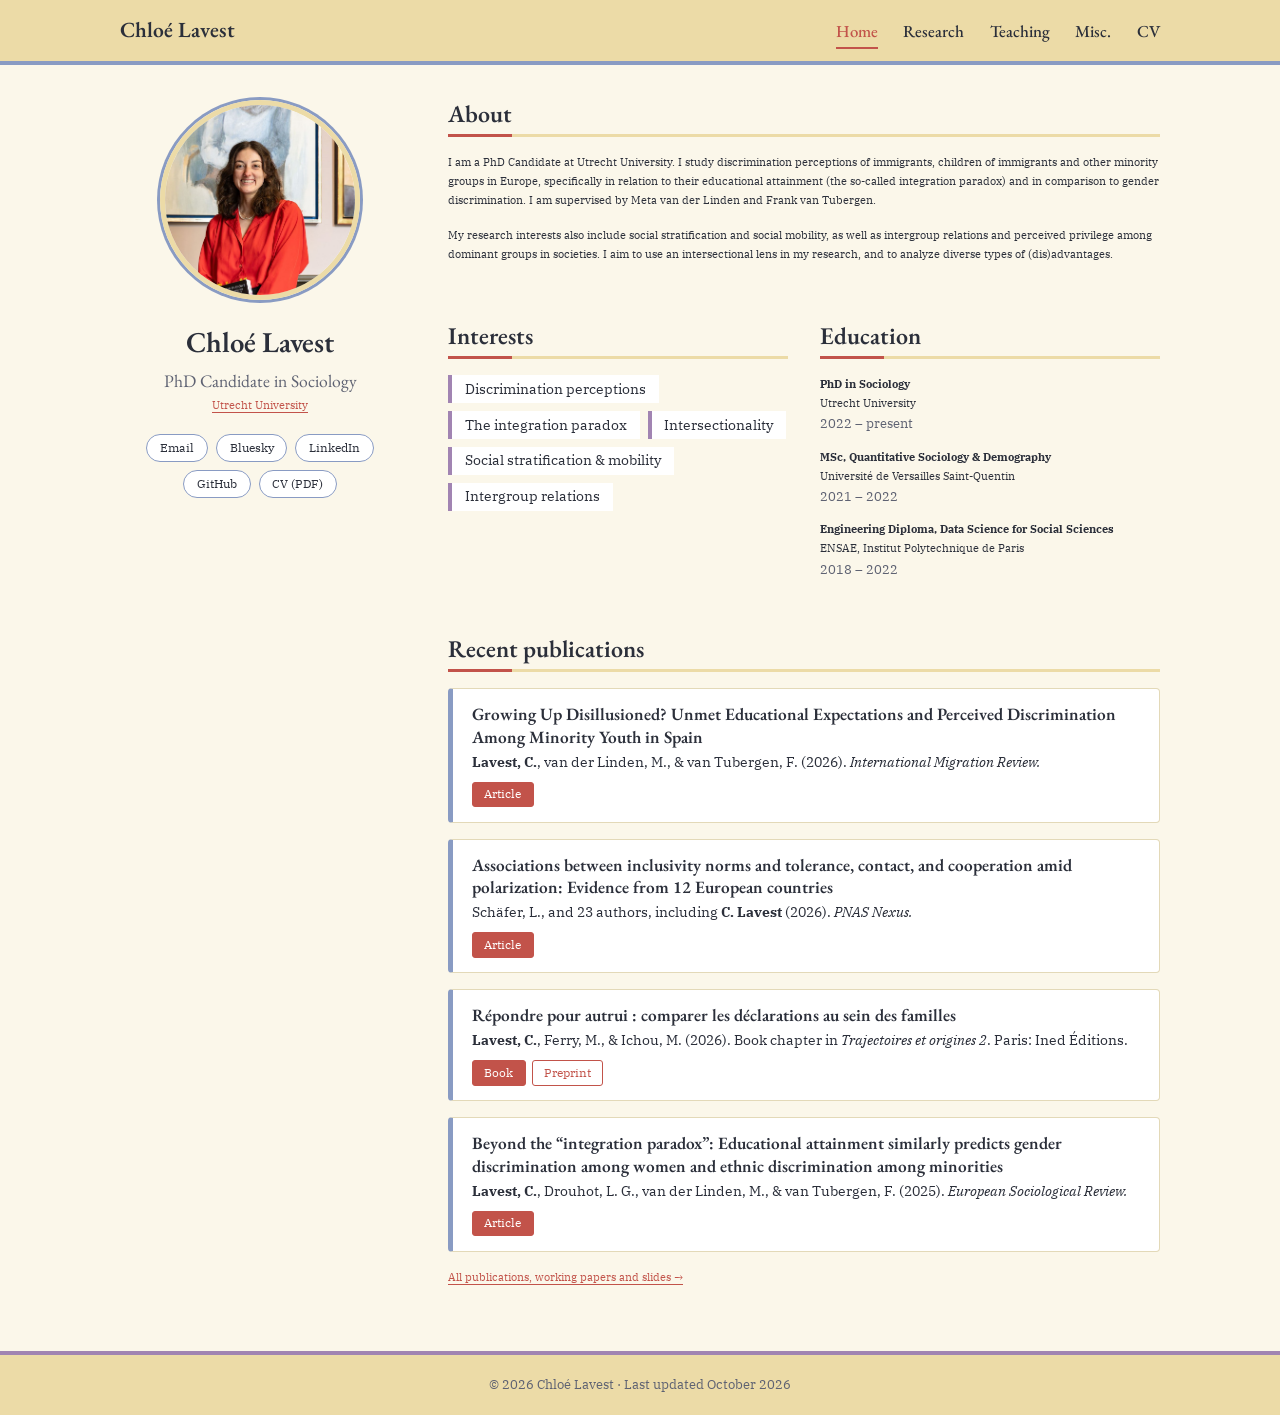
==== commit e2d51fdd: "Update index.html" ====
--- a/index.html
+++ b/index.html
@@ -44,7 +44,7 @@
 
       <div class="content">
         <h2 style="margin-top:0">About</h2>
-        <p>I am a PhD Candidate at Utrecht University. I study discrimination perceptions of immigrants, children of immigrants and other minority groups in Europe, specifically in relation to their educational attainment (the so-called integration paradox) and in comparison to gender discrimination. I am supervised by Meta van der Linden and Frank van Tubergen, and by Lucas Drouhot.</p>
+        <p>I am a PhD Candidate at Utrecht University. I study discrimination perceptions of immigrants, children of immigrants and other minority groups in Europe, specifically in relation to their educational attainment (the so-called integration paradox) and in comparison to gender discrimination. I am supervised by Meta van der Linden and Frank van Tubergen.</p>
         <p>My research interests also include social stratification and social mobility, as well as intergroup relations and perceived privilege among dominant groups in societies. I aim to use an intersectional lens in my research, and to analyze diverse types of (dis)advantages.</p>
 
         <div class="two-col">
--- a/style.css
+++ b/style.css
@@ -27,7 +27,7 @@
   background: var(--bg);
   color: var(--text);
   font-family: var(--font-body);
-  font-size: 0.9rem;
+  font-size: 0.7rem; /* Changed the sieze here -check */
   line-height: 1.7;
 }
 img { max-width: 100%; height: auto; }
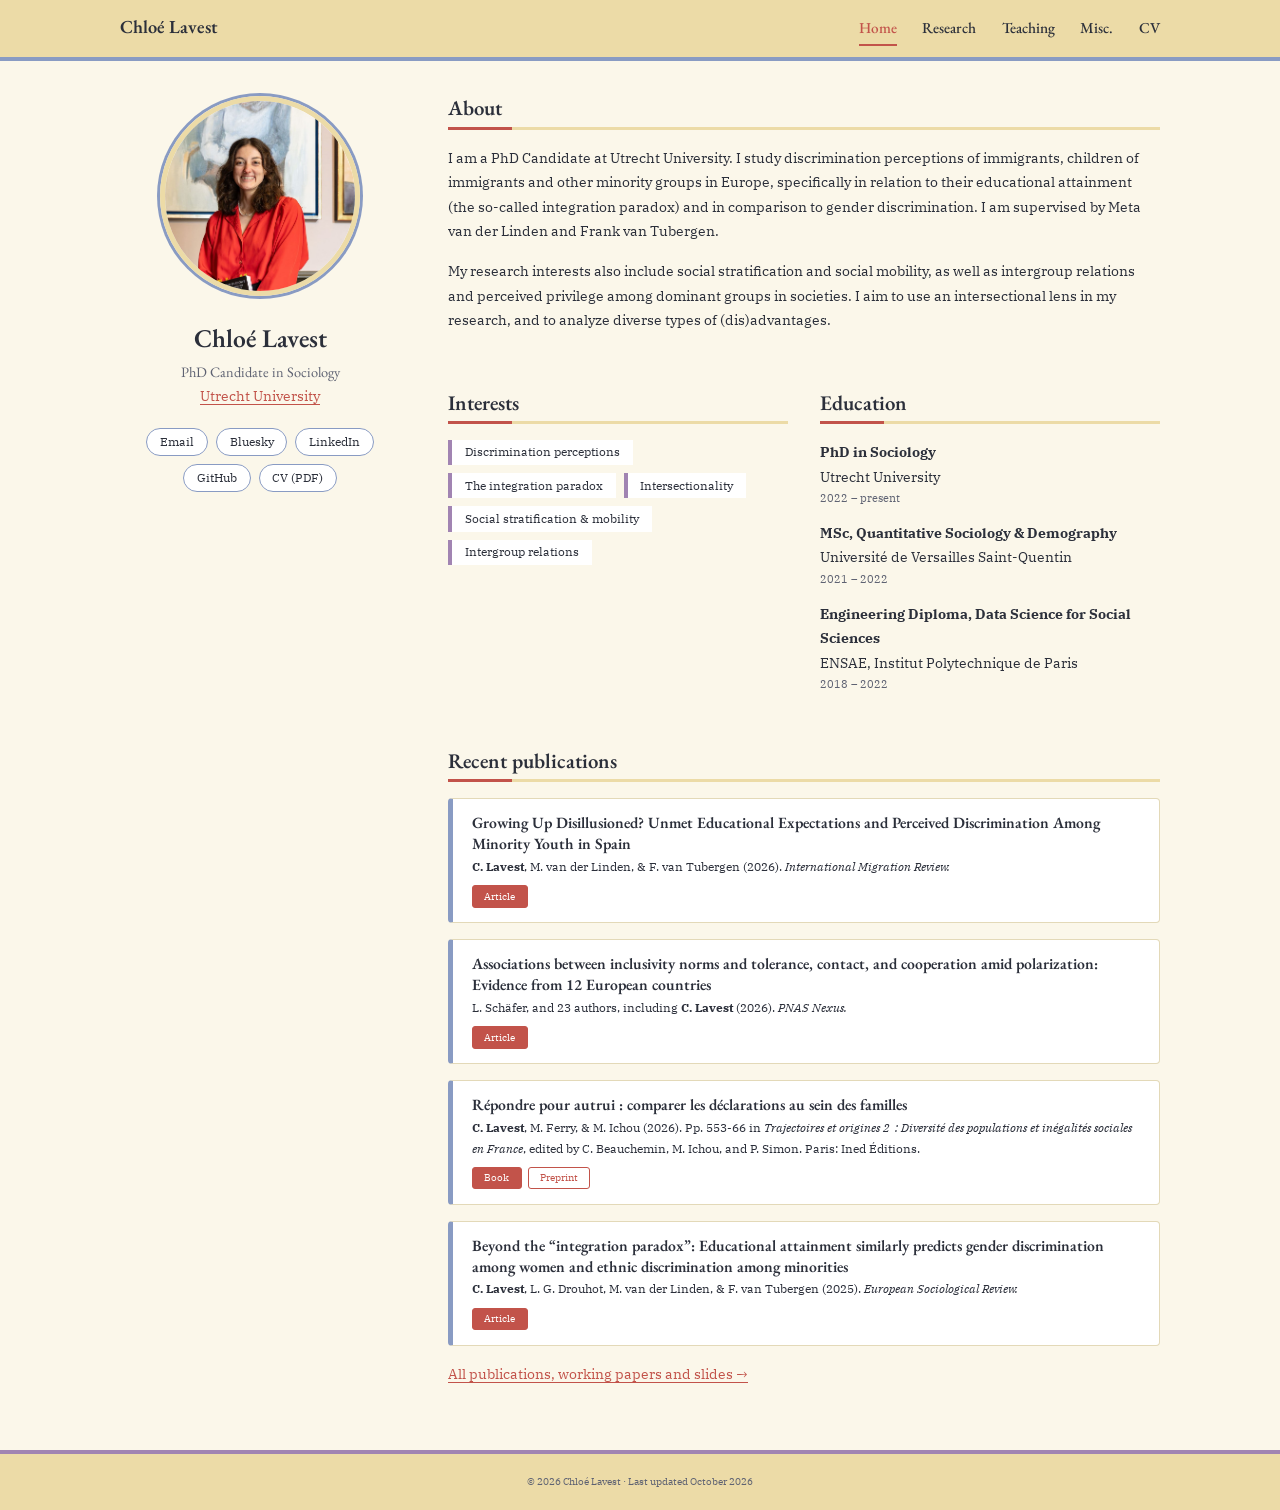
==== commit ed32d33e: "Update index.html" ====
--- a/index.html
+++ b/index.html
@@ -72,19 +72,20 @@
 
         <div class="pub">
           <p class="title">Growing Up Disillusioned? Unmet Educational Expectations and Perceived Discrimination Among Minority Youth in Spain</p>
-          <p class="meta"><strong>Lavest, C.</strong>, van der Linden, M., &amp; van Tubergen, F. (2026). <em>International Migration Review.</em></p>
+          <p class="meta"><strong>C. Lavest</strong>, M. van der Linden, &amp; F. van Tubergen (2026). <em>International Migration Review.</em></p>
           <div class="btns"><a class="btn solid" href="https://journals.sagepub.com/doi/10.1177/01979183261463498" target="_blank" rel="noopener noreferrer">Article</a></div>
         </div>
 
         <div class="pub">
           <p class="title">Associations between inclusivity norms and tolerance, contact, and cooperation amid polarization: Evidence from 12 European countries</p>
-          <p class="meta">Schäfer, L., and 23 authors, including <strong>C. Lavest</strong> (2026). <em>PNAS Nexus.</em></p>
+          <p class="meta">L. Schäfer, and 23 authors, including <strong>C. Lavest</strong> (2026). <em>PNAS Nexus.</em></p>
           <div class="btns"><a class="btn solid" href="https://doi.org/10.1093/pnasnexus/pgag087" target="_blank" rel="noopener noreferrer">Article</a></div>
         </div>
 
         <div class="pub">
           <p class="title">Répondre pour autrui : comparer les déclarations au sein des familles</p>
-          <p class="meta"><strong>Lavest, C.</strong>, Ferry, M., &amp; Ichou, M. (2026). Book chapter in <em>Trajectoires et origines 2</em>. Paris: Ined Éditions.</p>
+          <p class="meta"><strong>C. Lavest</strong>, M. Ferry, &amp; M. Ichou (2026). Pp. 553-66 in <em>Trajectoires et origines 2  : Diversité
+            des populations et inégalités sociales en France</em>, edited by C. Beauchemin, M. Ichou, and P. Simon.  Paris: Ined Éditions.</p>
           <div class="btns">
             <a class="btn solid" href="https://www.ined.fr/fr/publications/editions/grandes-enquetes/trajectoires-et-origines-2" target="_blank" rel="noopener noreferrer">Book</a>
             <a class="btn" href="https://doi.org/10.31235/osf.io/mdj2g_v1" target="_blank" rel="noopener noreferrer">Preprint</a>
@@ -93,7 +94,7 @@
 
         <div class="pub">
           <p class="title">Beyond the “integration paradox”: Educational attainment similarly predicts gender discrimination among women and ethnic discrimination among minorities</p>
-          <p class="meta"><strong>Lavest, C.</strong>, Drouhot, L. G., van der Linden, M., &amp; van Tubergen, F. (2025). <em>European Sociological Review.</em></p>
+          <p class="meta"><strong>C. Lavest</strong>, L. G. Drouhot, M. van der Linden, &amp; F. van Tubergen (2025). <em>European Sociological Review.</em></p>
           <div class="btns"><a class="btn solid" href="https://doi.org/10.1093/esr/jcaf039" target="_blank" rel="noopener noreferrer">Article</a></div>
         </div>
 
--- a/style.css
+++ b/style.css
@@ -27,7 +27,7 @@
   background: var(--bg);
   color: var(--text);
   font-family: var(--font-body);
-  font-size: 0.7rem; /* Changed the sieze here -check */
+  font-size: 0.9rem; 
   line-height: 1.7;
 }
 img { max-width: 100%; height: auto; }
@@ -37,10 +37,10 @@
 a:focus-visible, summary:focus-visible { outline: 3px solid var(--blue); outline-offset: 3px; border-radius: 3px; }
 
 h1, h2, h3, h4 { font-family: var(--font-head); line-height: 1.2; color: var(--text); font-weight: 600; }
-h1 { font-size: 2.1rem; margin: 0 0 .4rem; }
-h2 { font-size: 1.5rem; margin: 2.6rem 0 1rem; padding-bottom: .35rem; border-bottom: 3px solid var(--cream); position: relative; }
+h1 { font-size: 1.8rem; margin: 0 0 .4rem; }
+h2 { font-size: 1.3rem; margin: 2.6rem 0 1rem; padding-bottom: .35rem; border-bottom: 3px solid var(--cream); position: relative; }
 h2::after { content: ""; position: absolute; left: 0; bottom: -3px; width: 64px; height: 3px; background: var(--red); }
-h3 { font-size: 1.15rem; margin: 1.8rem 0 .5rem; }
+h3 { font-size: 1rem; margin: 1.8rem 0 .5rem; }
 p { margin: 0 0 1rem; }
 
 /* ---------- top navigation ---------- */
@@ -53,11 +53,11 @@
   max-width: 1080px; margin: 0 auto; padding: .7rem 1.25rem;
   display: flex; flex-wrap: wrap; align-items: baseline; justify-content: space-between; gap: .4rem 2rem;
 }
-.brand { font-family: var(--font-head); font-size: 1.35rem; font-weight: 600; color: var(--text); text-decoration: none; }
+.brand { font-family: var(--font-head); font-size: 1.15rem; font-weight: 600; color: var(--text); text-decoration: none; }
 .brand:hover { color: var(--red); }
 .site-nav { display: flex; flex-wrap: wrap; gap: .25rem 1.6rem; }
 .site-nav a {
-  font-family: var(--font-head); font-size: 1.05rem; font-weight: 500;
+  font-family: var(--font-head); font-size: 0.95rem; font-weight: 500;
   color: var(--text); text-decoration: none; padding: .1rem 0; border-bottom: 2px solid transparent;
 }
 .site-nav a:hover { color: var(--red); border-bottom-color: var(--mauve); }
@@ -66,7 +66,7 @@
 /* ---------- page frame ---------- */
 main { max-width: 1080px; margin: 0 auto; padding: 2.2rem 1.25rem 3rem; }
 .narrow { max-width: 780px; }
-.lede { font-size: 1rem; color: var(--muted); }
+.lede { font-size: 0.9rem; color: var(--muted); }
 
 /* ---------- home: sidebar + content ---------- */
 .home { display: grid; grid-template-columns: 280px 1fr; gap: 3rem; align-items: start; }
@@ -75,8 +75,8 @@
   width: 200px; height: 200px; object-fit: cover; border-radius: 50%;
   border: 5px solid var(--cream); box-shadow: 0 0 0 3px var(--blue);
 }
-.profile h1 { font-size: 1.8rem; margin-top: 1.2rem; }
-.profile .role { font-family: var(--font-head); font-size: 1.1rem; margin: 0; color: var(--muted); }
+.profile h1 { font-size: 1.6rem; margin-top: 1.2rem; }
+.profile .role { font-family: var(--font-head); font-size: 0.9rem; margin: 0; color: var(--muted); }
 .profile .affil { margin: 0 0 1.2rem; }
 .links { list-style: none; padding: 0; margin: 0; display: flex; flex-wrap: wrap; justify-content: center; gap: .5rem; }
 .links a {
@@ -87,29 +87,29 @@
 
 .two-col { display: grid; grid-template-columns: 1fr 1fr; gap: 2rem; }
 .tag-list { list-style: none; padding: 0; margin: 0; display: flex; flex-wrap: wrap; gap: .5rem; }
-.tag-list li { background: var(--card); border-left: 4px solid var(--mauve); padding: .15rem .8rem; font-size: .85rem; }
+.tag-list li { background: var(--card); border-left: 4px solid var(--mauve); padding: .15rem .8rem; font-size: .75rem; }
 .plain { list-style: none; padding: 0; margin: 0; }
 .plain li { margin-bottom: .8rem; }
-.plain .when { color: var(--muted); font-size: .8rem; display: block; }
+.plain .when { color: var(--muted); font-size: .7rem; display: block; }
 
 /* ---------- publications & papers ---------- */
 .pub { background: var(--card); border: 1px solid var(--line); border-left: 5px solid var(--blue); border-radius: 4px; padding: .9rem 1.2rem; margin: 0 0 1rem; }
 .pub.wip { border-left-color: var(--mauve); }
-.pub .title { font-family: var(--font-head); font-size: 1.08rem; font-weight: 600; line-height: 1.3; margin: 0 0 .15rem; }
-.pub .meta { margin: 0 0 .4rem; font-size: .85rem; }
-.pub .status { font-size: .7rem; letter-spacing: .04em; text-transform: uppercase; color: var(--muted); margin: 0 0 .3rem; }
+.pub .title { font-family: var(--font-head); font-size: 0.98rem; font-weight: 600; line-height: 1.3; margin: 0 0 .15rem; }
+.pub .meta { margin: 0 0 .4rem; font-size: .75rem; }
+.pub .status { font-size: .6rem; letter-spacing: .04em; text-transform: uppercase; color: var(--muted); margin: 0 0 .3rem; }
 .btns { display: flex; flex-wrap: wrap; gap: .4rem; margin: .5rem 0 0; }
 .btn {
-  display: inline-block; font-size: .74rem; padding: .1rem .7rem; border-radius: 3px; text-decoration: none;
+  display: inline-block; font-size: .64rem; padding: .1rem .7rem; border-radius: 3px; text-decoration: none;
   border: 1px solid var(--red); color: var(--red); background: transparent;
 }
 .btn:hover { background: var(--red); color: #fff; }
 .btn.solid { background: var(--red); color: #fff; }
 .btn.solid:hover { background: #8d3a33; border-color: #8d3a33; }
 details { margin-top: .5rem; }
-summary { cursor: pointer; font-size: .82rem; color: var(--red); }
+summary { cursor: pointer; font-size: .72rem; color: var(--red); }
 summary:hover { text-decoration: underline; }
-details p { margin-top: .6rem; font-size: .85rem; }
+details p { margin-top: .6rem; font-size: .75rem; }
 
 .theme { border-left: 5px solid var(--cream); padding-left: 1.2rem; margin: 1.2rem 0; }
 .theme h3 { margin-top: 0; }
@@ -119,7 +119,7 @@
 .pdf-frame { width: 100%; height: 780px; border: 1px solid var(--line); background: #fff; }
 
 /* ---------- footer ---------- */
-.site-footer { background: var(--cream); border-top: 4px solid var(--mauve); text-align: center; padding: 1.2rem; font-size: .8rem; color: var(--muted); }
+.site-footer { background: var(--cream); border-top: 4px solid var(--mauve); text-align: center; padding: 1.2rem; font-size: .65rem; color: var(--muted); }
 .site-footer a { color: var(--text); }
 
 /* ---------- small screens ---------- */
@@ -127,7 +127,7 @@
   .home { grid-template-columns: 1fr; gap: 1.5rem; }
   .profile { position: static; }
   .two-col { grid-template-columns: 1fr; gap: 0; }
-  h1 { font-size: 1.8rem; }
+  h1 { font-size: 1.6rem; }
   .pdf-frame { display: none; }
   .site-header { position: static; }
 }
@@ -136,7 +136,7 @@
 /* ---------- recommendations (misc page) ---------- */
 .reco { list-style: none; padding: 0; margin: 0; }
 .reco li { background: var(--card); border: 1px solid var(--line); border-left: 5px solid var(--mauve); border-radius: 4px; padding: .6rem 1rem; margin-bottom: .7rem; }
-.reco .what { font-family: var(--font-head); font-size: 1.08rem; font-weight: 600; }
-.reco .by { color: var(--muted); font-size: .85rem; }
-.reco p { margin: .25rem 0 0; font-size: .85rem; }
+.reco .what { font-family: var(--font-head); font-size: 0.98rem; font-weight: 600; }
+.reco .by { color: var(--muted); font-size: .75rem; }
+.reco p { margin: .25rem 0 0; font-size: .75rem; }
 .soon { color: var(--muted); font-style: italic; }
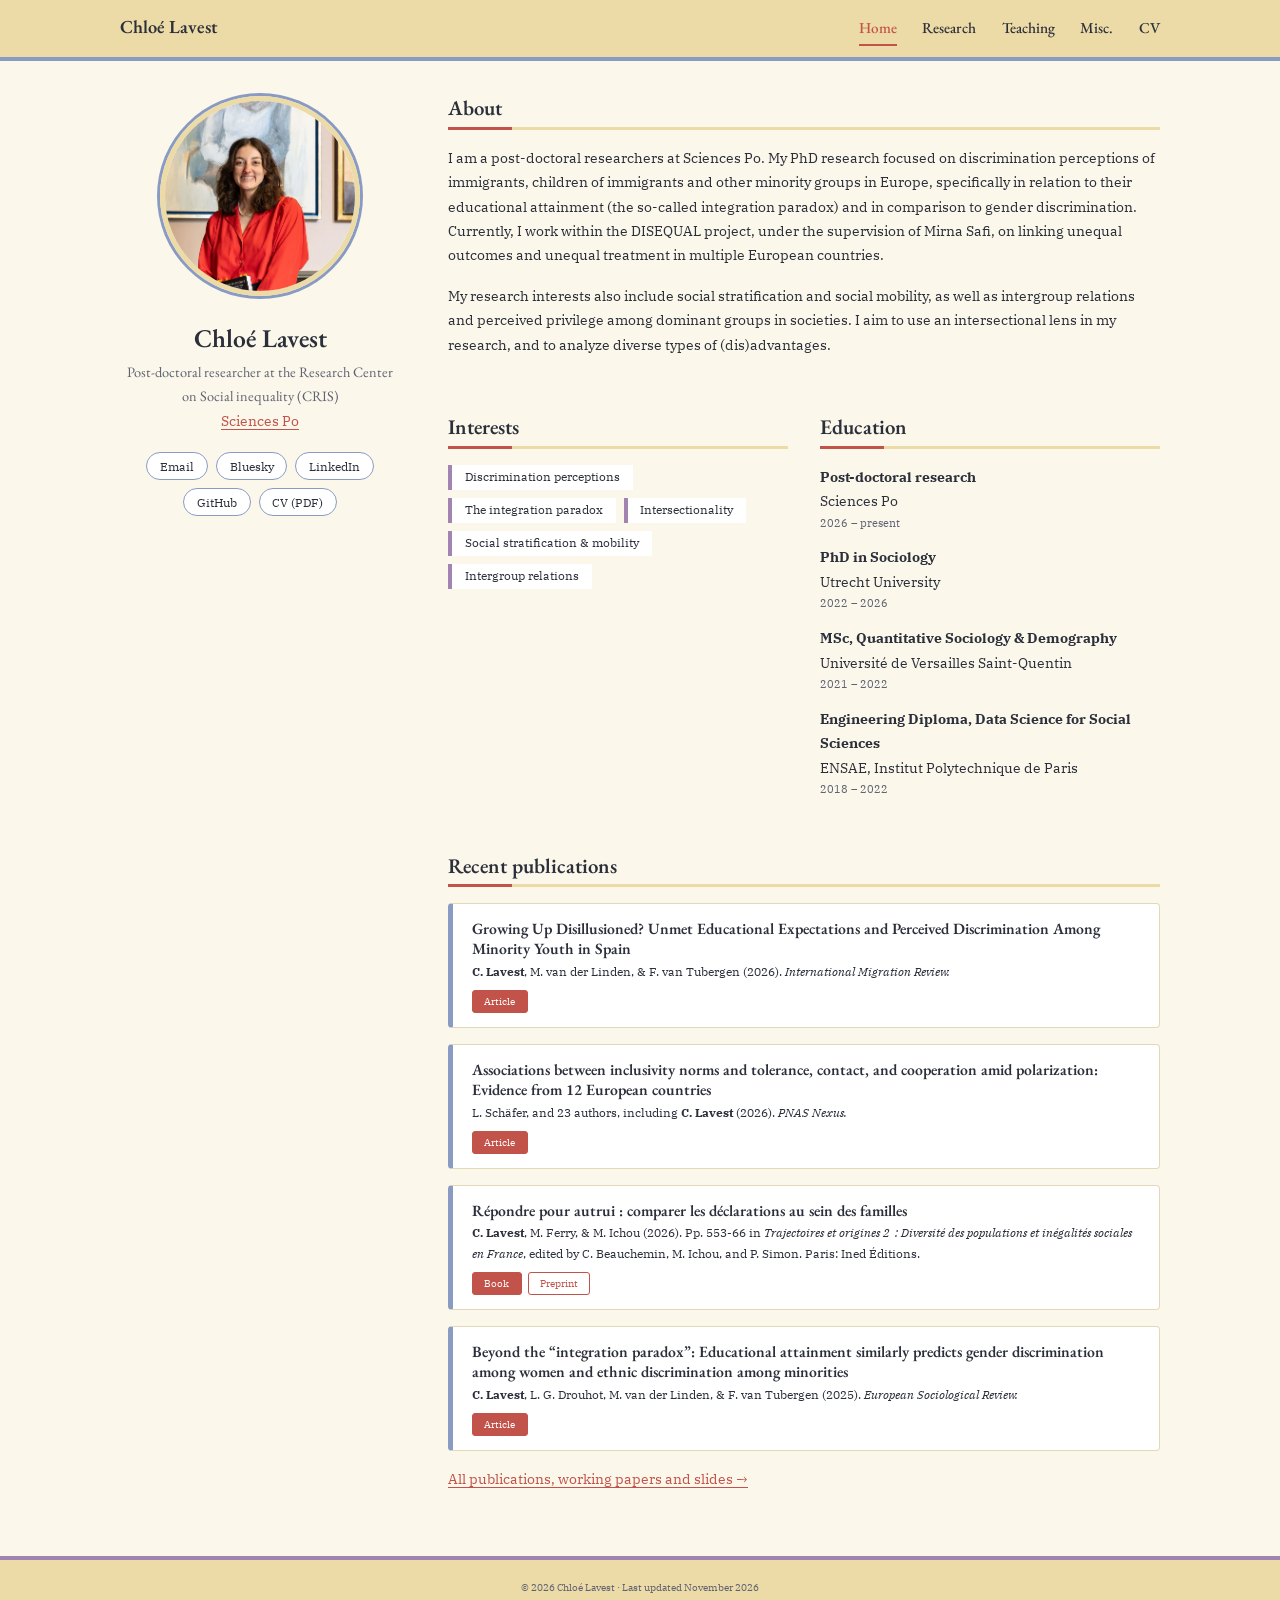
==== commit 1b1fc533: "Update profile for post-doctoral researcher role Updated title and description to reflect new positi" ====
--- a/index.html
+++ b/index.html
@@ -3,8 +3,8 @@
 <head>
   <meta charset="UTF-8">
   <meta name="viewport" content="width=device-width, initial-scale=1.0">
-  <title>Chloé Lavest – PhD Candidate in Sociology, Utrecht University</title>
-  <meta name="description" content="Chloé Lavest is a PhD candidate in sociology at Utrecht University studying discrimination perceptions among minority groups in Europe.">
+  <title>Chloé Lavest – Post-doctoral researcher, Sciences Po</title>
+  <meta name="description" content="Chloé Lavest is a post-doctoral researcher studying the link between inequality and discrimination in multiple European countries withint hte DISEQUAL project.">
   <meta name="theme-color" content="#ECDBA7">
   <link rel="preconnect" href="https://fonts.googleapis.com">
   <link rel="preconnect" href="https://fonts.gstatic.com" crossorigin>
@@ -31,10 +31,10 @@
       <aside class="profile">
         <img src="CV_pic_Chloe_2024.jpg" alt="Portrait of Chloé Lavest">
         <h1>Chloé Lavest</h1>
-        <p class="role">PhD Candidate in Sociology</p>
-        <p class="affil"><a href="https://www.uu.nl/" target="_blank" rel="noopener noreferrer">Utrecht University</a></p>
+        <p class="role">Post-doctoral researcher at the Research Center on Social inequality (CRIS)</p>
+        <p class="affil"><a href="https://www.sciencespo.fr/cris/fr/equipe/chercheurs-postdoctorants/" target="_blank" rel="noopener noreferrer">Sciences Po</a></p>
         <ul class="links">
-          <li><a href="mailto:c.lavest@uu.nl">Email</a></li>
+          <li><a href="mailto:chloe.lavest@sciencespo.fr">Email</a></li>
           <li><a href="https://bsky.app/profile/chlolv.bsky.social" target="_blank" rel="noopener noreferrer">Bluesky</a></li>
           <li><a href="https://www.linkedin.com/in/chlo%C3%A9-lavest-779a32175/" target="_blank" rel="noopener noreferrer">LinkedIn</a></li>
           <li><a href="https://github.com/chlolv" target="_blank" rel="noopener noreferrer">GitHub</a></li>
@@ -44,8 +44,14 @@
 
       <div class="content">
         <h2 style="margin-top:0">About</h2>
-        <p>I am a PhD Candidate at Utrecht University. I study discrimination perceptions of immigrants, children of immigrants and other minority groups in Europe, specifically in relation to their educational attainment (the so-called integration paradox) and in comparison to gender discrimination. I am supervised by Meta van der Linden and Frank van Tubergen.</p>
-        <p>My research interests also include social stratification and social mobility, as well as intergroup relations and perceived privilege among dominant groups in societies. I aim to use an intersectional lens in my research, and to analyze diverse types of (dis)advantages.</p>
+        <p>I am a post-doctoral researchers at Sciences Po. My PhD research focused on discrimination perceptions of immigrants, 
+          children of immigrants and other minority groups in Europe, specifically in relation to their educational attainment 
+          (the so-called integration paradox) and in comparison to gender discrimination. Currently, I work within the DISEQUAL 
+          project, under the supervision of Mirna Safi, on linking unequal outcomes and unequal treatment in multiple European 
+          countries. </p>
+        <p>My research interests also include social stratification and social mobility, as well as intergroup relations and
+          perceived privilege among dominant groups in societies. I aim to use an intersectional lens in my research, 
+          and to analyze diverse types of (dis)advantages.</p>
 
         <div class="two-col">
           <div>
@@ -61,7 +67,8 @@
           <div>
             <h2>Education</h2>
             <ul class="plain">
-              <li><strong>PhD in Sociology</strong><br>Utrecht University<span class="when">2022 – present</span></li>
+              <li><strong>Post-doctoral research</strong><br>Sciences Po<span class="when">2026 – present</span></li>
+              <li><strong>PhD in Sociology</strong><br>Utrecht University<span class="when">2022 – 2026</span></li>
               <li><strong>MSc, Quantitative Sociology &amp; Demography</strong><br>Université de Versailles Saint-Quentin<span class="when">2021 – 2022</span></li>
               <li><strong>Engineering Diploma, Data Science for Social Sciences</strong><br>ENSAE, Institut Polytechnique de Paris<span class="when">2018 – 2022</span></li>
             </ul>
@@ -105,7 +112,7 @@
   </main>
 
   <footer class="site-footer">
-    © 2026 Chloé Lavest · Last updated October 2026
+    © 2026 Chloé Lavest · Last updated November 2026
   </footer>
 </body>
 </html>
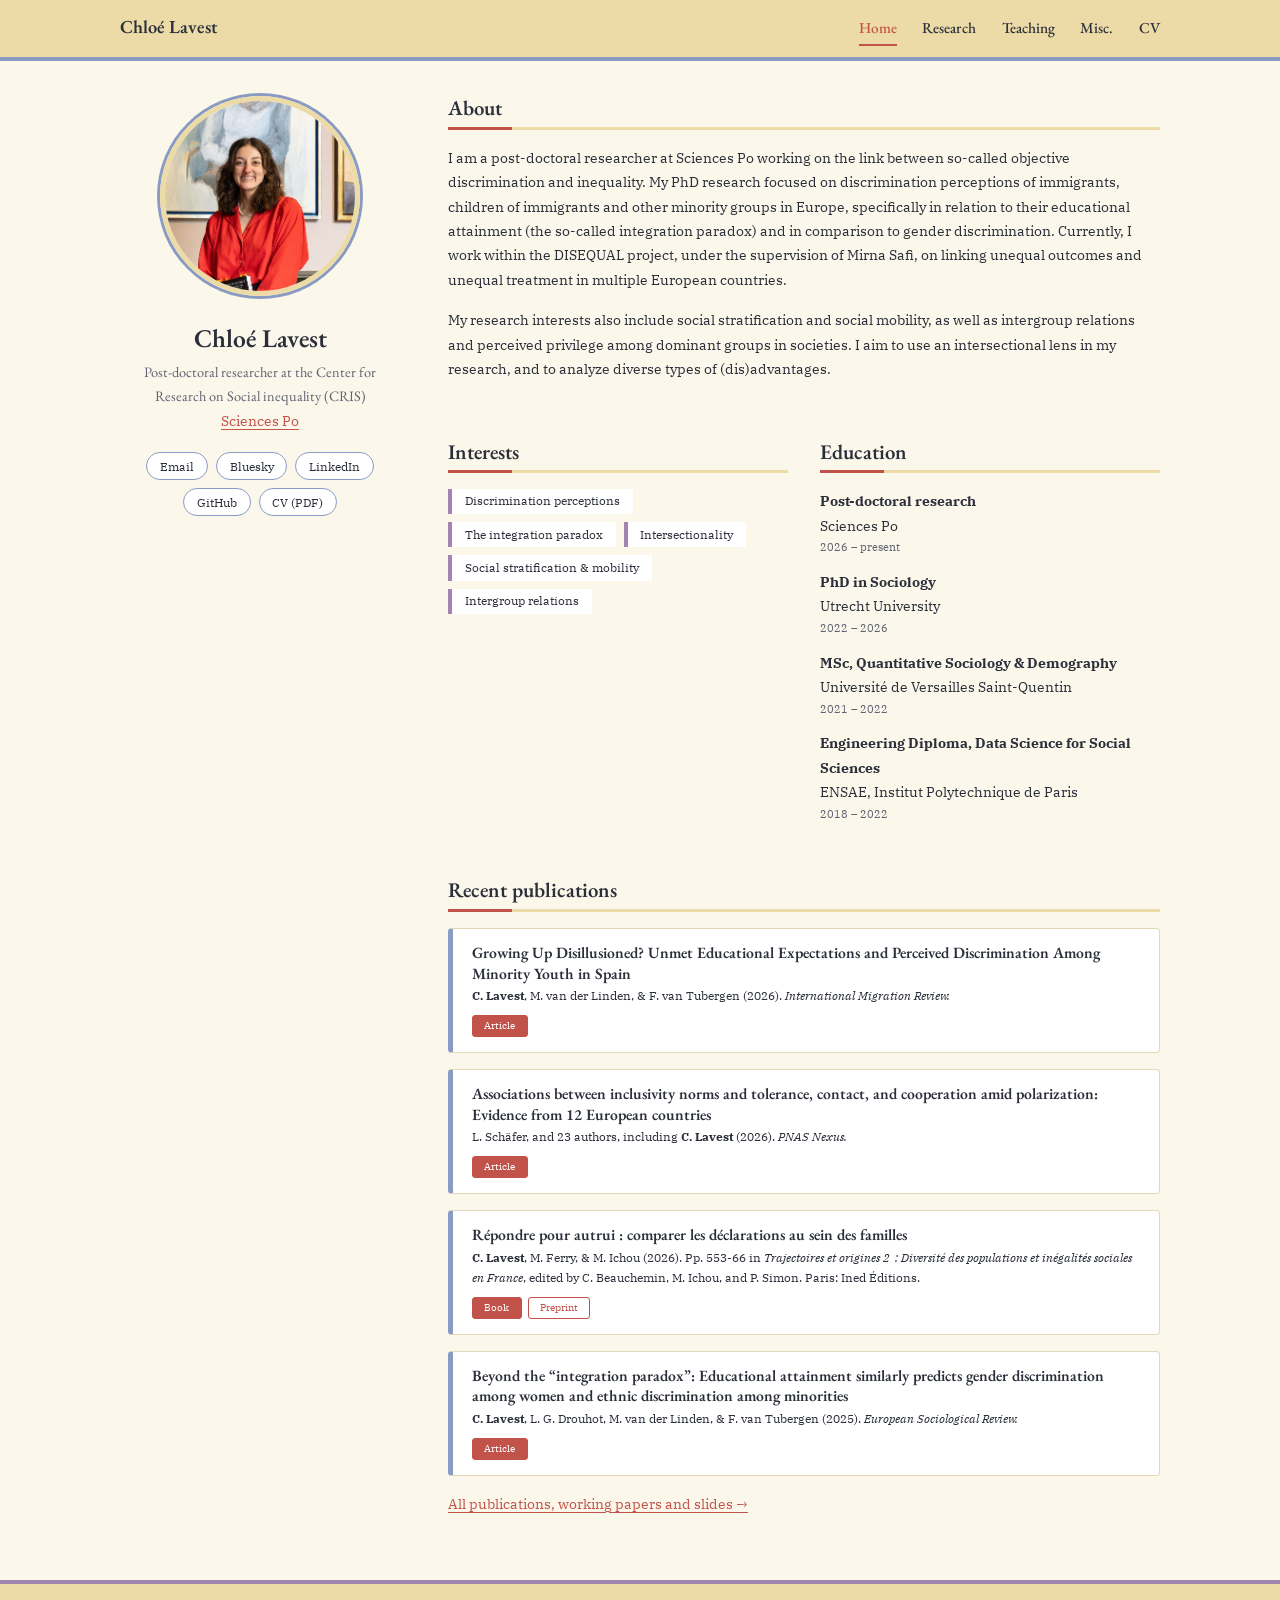
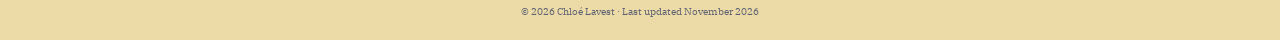
==== commit c4341e89: "Update role and description in index.html" ====
--- a/index.html
+++ b/index.html
@@ -31,7 +31,7 @@
       <aside class="profile">
         <img src="CV_pic_Chloe_2024.jpg" alt="Portrait of Chloé Lavest">
         <h1>Chloé Lavest</h1>
-        <p class="role">Post-doctoral researcher at the Research Center on Social inequality (CRIS)</p>
+        <p class="role">Post-doctoral researcher at the Center for Research on Social inequality (CRIS)</p>
         <p class="affil"><a href="https://www.sciencespo.fr/cris/fr/equipe/chercheurs-postdoctorants/" target="_blank" rel="noopener noreferrer">Sciences Po</a></p>
         <ul class="links">
           <li><a href="mailto:chloe.lavest@sciencespo.fr">Email</a></li>
@@ -44,7 +44,8 @@
 
       <div class="content">
         <h2 style="margin-top:0">About</h2>
-        <p>I am a post-doctoral researchers at Sciences Po. My PhD research focused on discrimination perceptions of immigrants, 
+        <p>I am a post-doctoral researcher at Sciences Po working on the link between so-called objective discrimination and inequality.
+          My PhD research focused on discrimination perceptions of immigrants, 
           children of immigrants and other minority groups in Europe, specifically in relation to their educational attainment 
           (the so-called integration paradox) and in comparison to gender discrimination. Currently, I work within the DISEQUAL 
           project, under the supervision of Mirna Safi, on linking unequal outcomes and unequal treatment in multiple European 
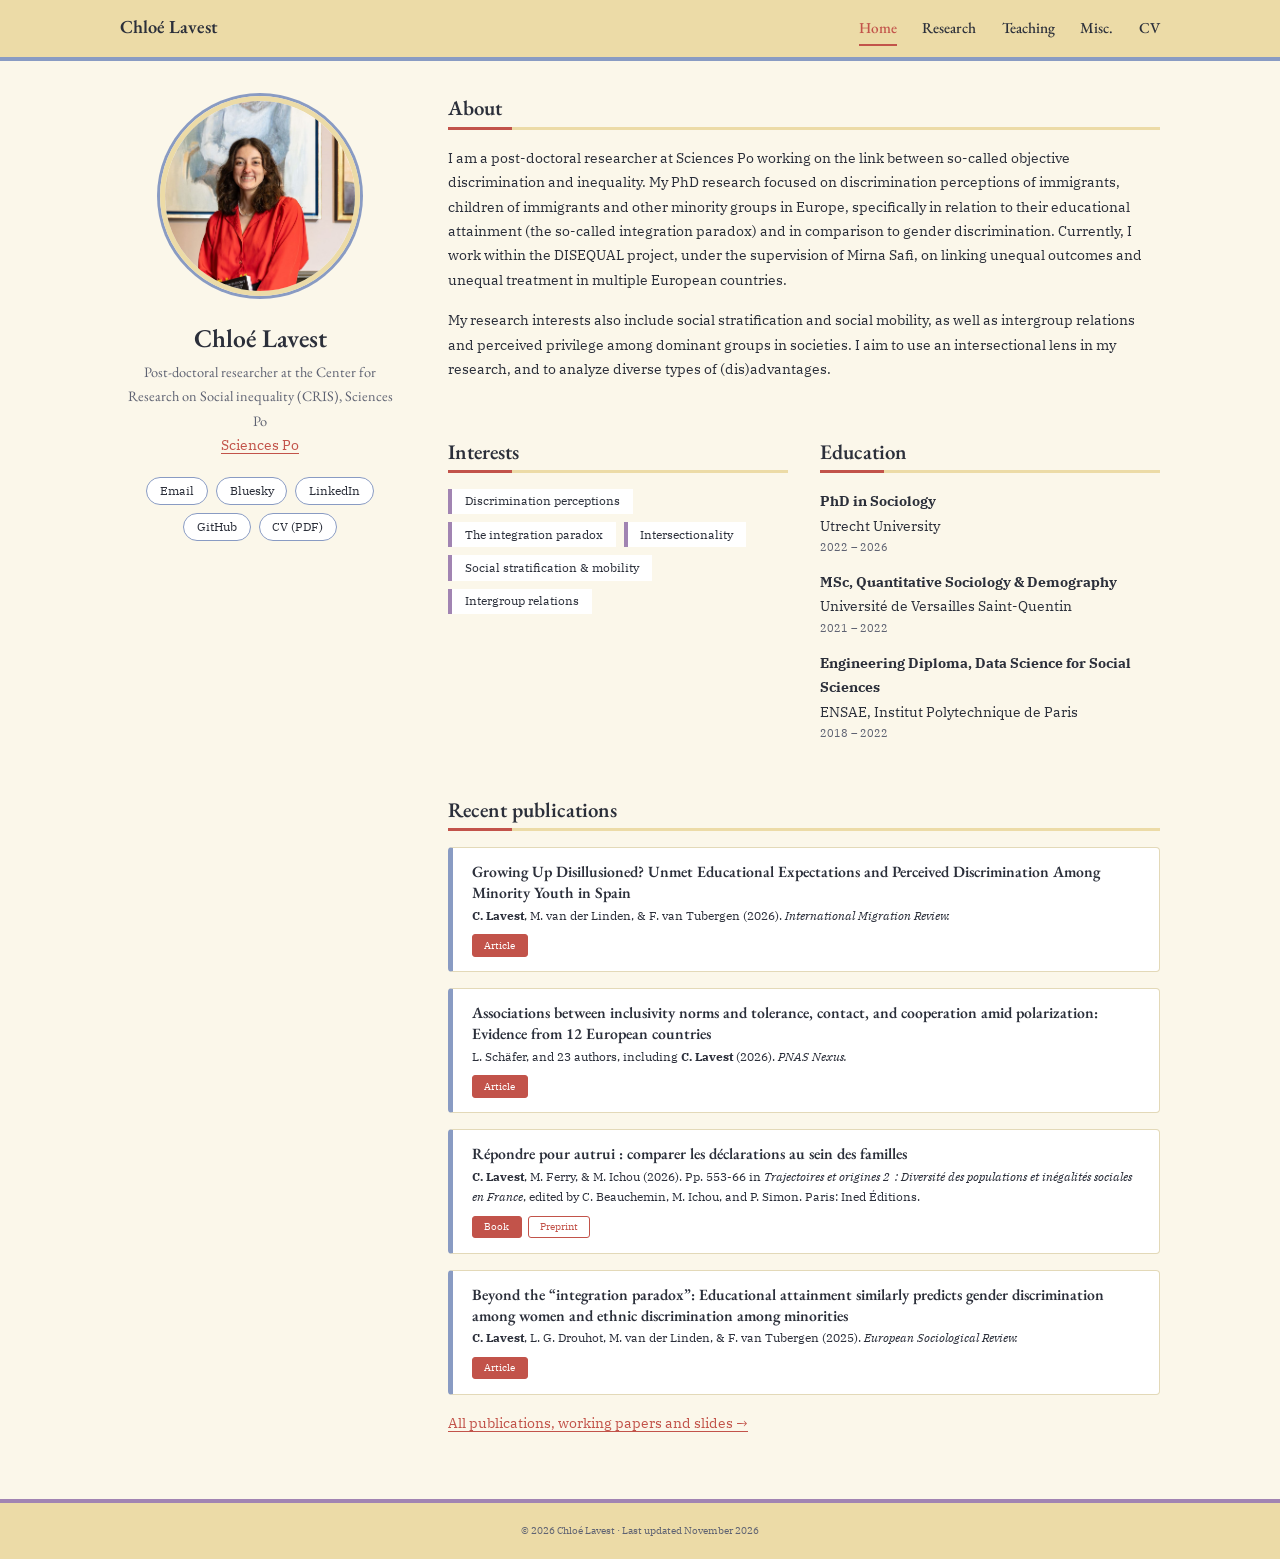
==== commit b3da16f6: "Improve meta description and role clarity Updated the description meta tag for clarity and added 'Sc" ====
--- a/index.html
+++ b/index.html
@@ -4,7 +4,8 @@
   <meta charset="UTF-8">
   <meta name="viewport" content="width=device-width, initial-scale=1.0">
   <title>Chloé Lavest – Post-doctoral researcher, Sciences Po</title>
-  <meta name="description" content="Chloé Lavest is a post-doctoral researcher studying the link between inequality and discrimination in multiple European countries withint hte DISEQUAL project.">
+  <meta name="description" content="Chloé Lavest is a post-doctoral researcher studying the link between inequality and discrimination
+    in multiple European countries within the DISEQUAL ERC project.">
   <meta name="theme-color" content="#ECDBA7">
   <link rel="preconnect" href="https://fonts.googleapis.com">
   <link rel="preconnect" href="https://fonts.gstatic.com" crossorigin>
@@ -31,7 +32,7 @@
       <aside class="profile">
         <img src="CV_pic_Chloe_2024.jpg" alt="Portrait of Chloé Lavest">
         <h1>Chloé Lavest</h1>
-        <p class="role">Post-doctoral researcher at the Center for Research on Social inequality (CRIS)</p>
+        <p class="role">Post-doctoral researcher at the Center for Research on Social inequality (CRIS), Sciences Po</p>
         <p class="affil"><a href="https://www.sciencespo.fr/cris/fr/equipe/chercheurs-postdoctorants/" target="_blank" rel="noopener noreferrer">Sciences Po</a></p>
         <ul class="links">
           <li><a href="mailto:chloe.lavest@sciencespo.fr">Email</a></li>
@@ -68,7 +69,6 @@
           <div>
             <h2>Education</h2>
             <ul class="plain">
-              <li><strong>Post-doctoral research</strong><br>Sciences Po<span class="when">2026 – present</span></li>
               <li><strong>PhD in Sociology</strong><br>Utrecht University<span class="when">2022 – 2026</span></li>
               <li><strong>MSc, Quantitative Sociology &amp; Demography</strong><br>Université de Versailles Saint-Quentin<span class="when">2021 – 2022</span></li>
               <li><strong>Engineering Diploma, Data Science for Social Sciences</strong><br>ENSAE, Institut Polytechnique de Paris<span class="when">2018 – 2022</span></li>
